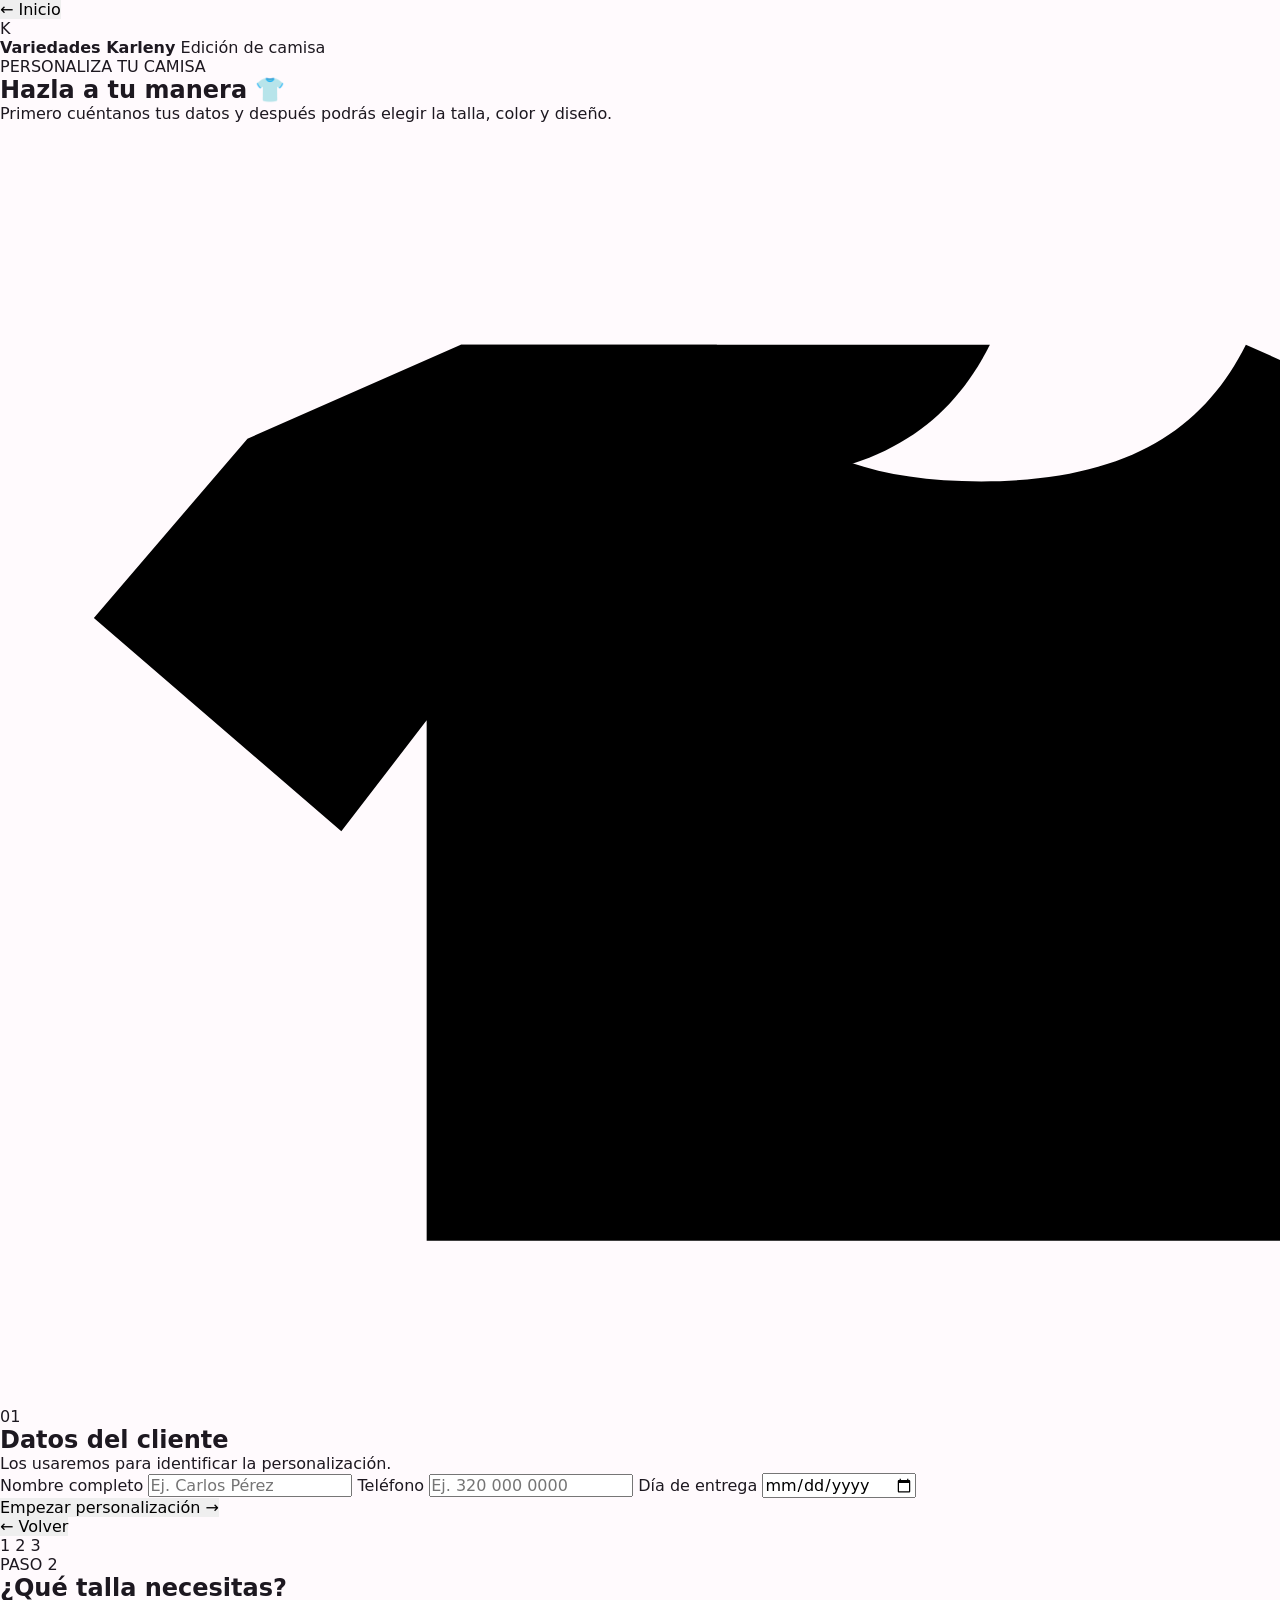
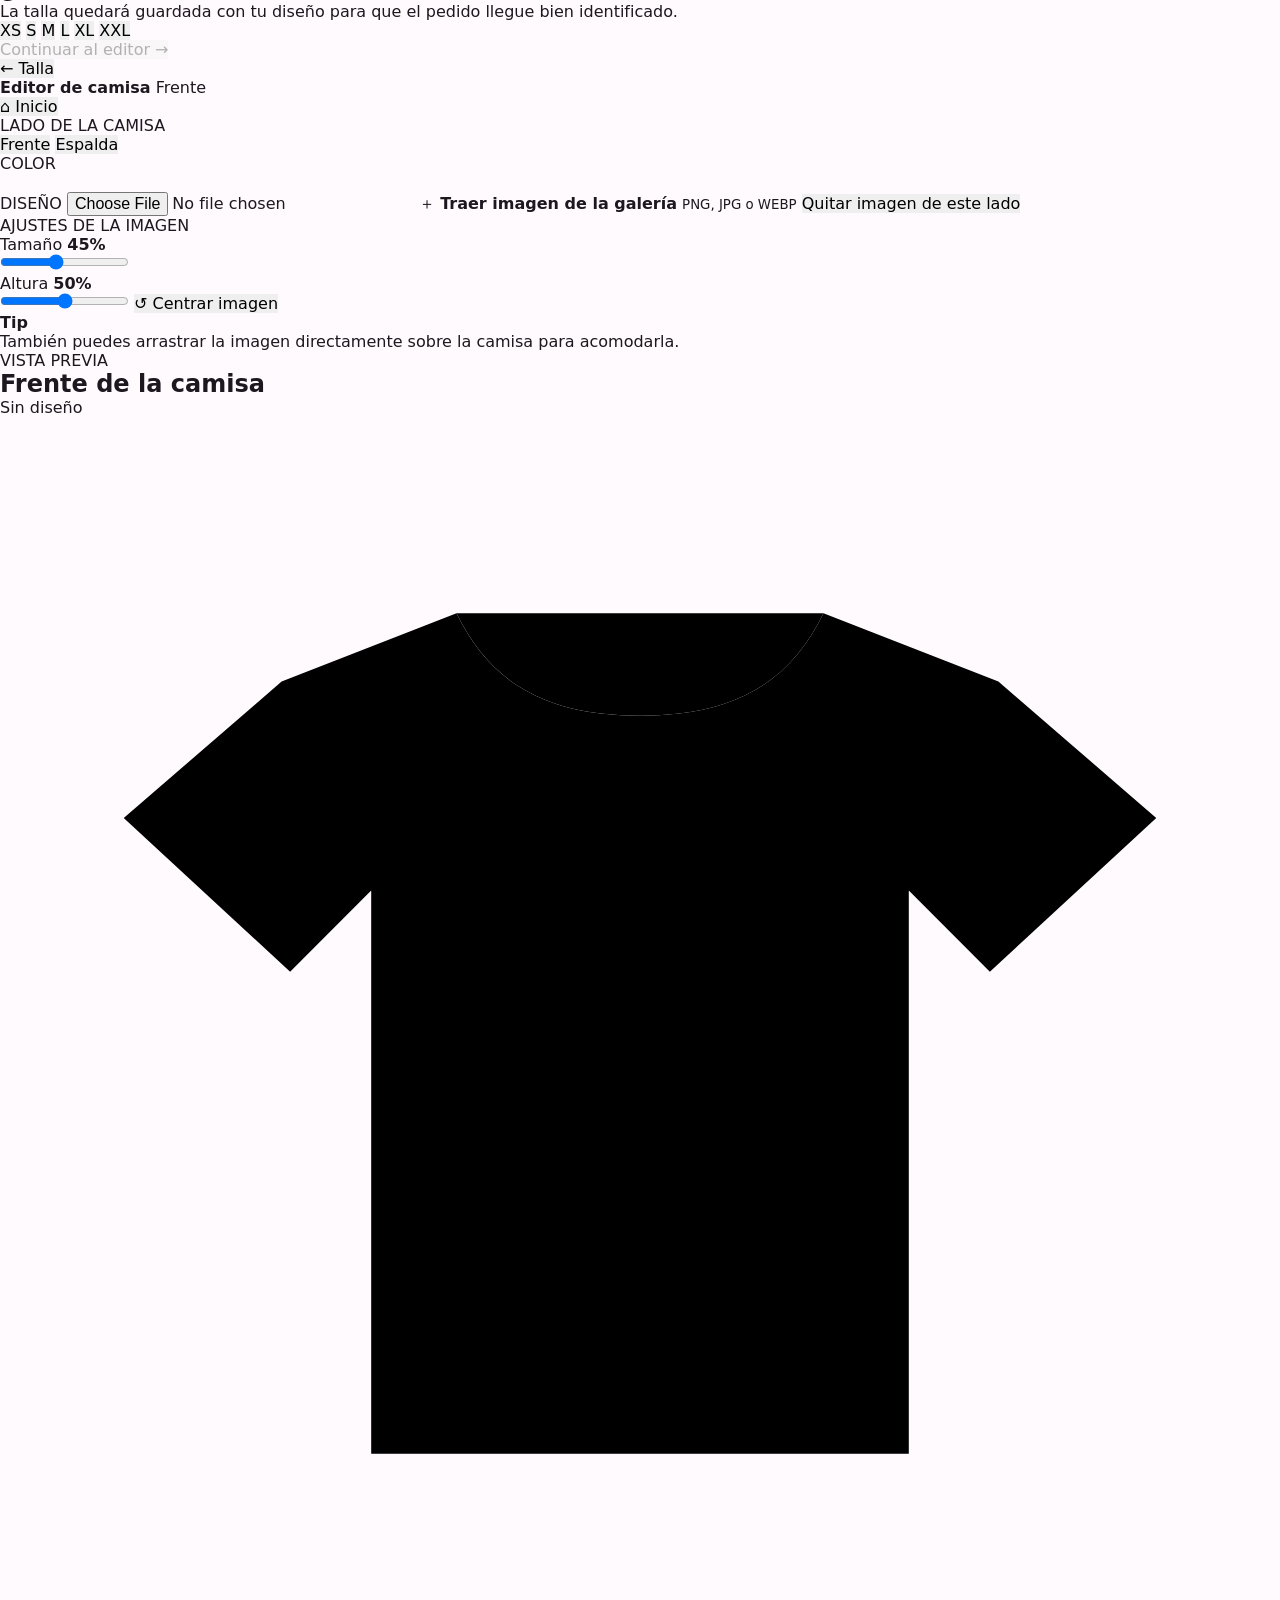
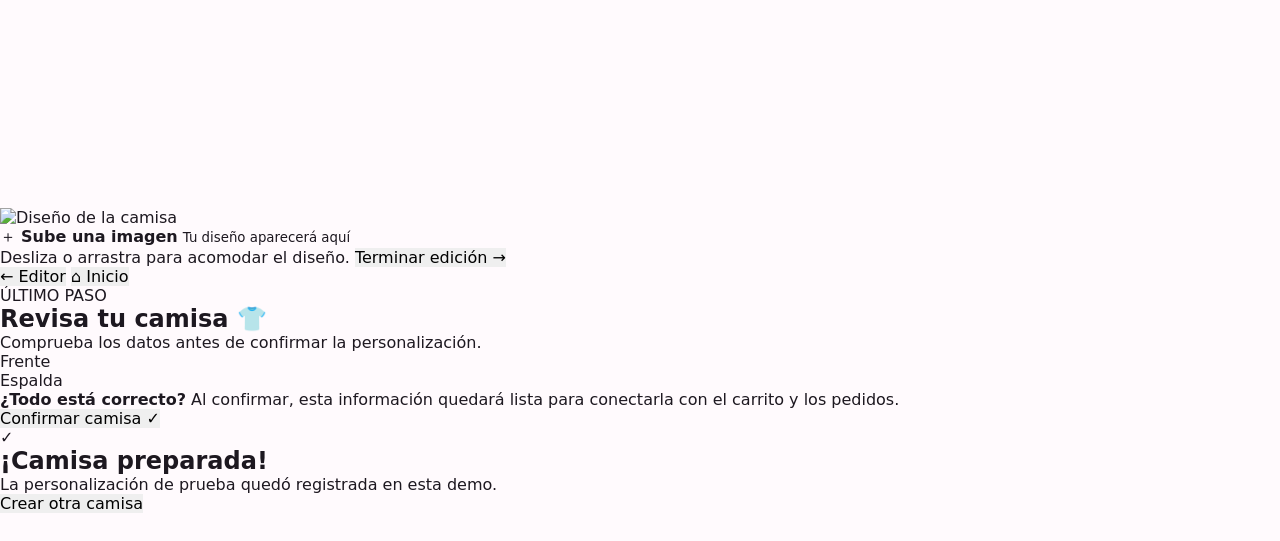
==== camisas.html @ 220f4106 "Add files via upload" ====
<!DOCTYPE html>
<html lang="es">
<head>
  <meta charset="UTF-8">
  <meta name="viewport" content="width=device-width, initial-scale=1.0">
  <meta name="theme-color" content="#ff4fa0">
  <title>Edición de Camisa | Variedades Karleny</title>
  <link rel="stylesheet" href="style.css">
</head>
<body>

  <main class="app-shell">

    <!-- PASO 1 -->
    <section id="pantallaDatos" class="pantalla activa">
      <div class="topbar">
        <button class="btn-secundario" id="btnSalirDatos">← Inicio</button>
        <div class="brand-mini">
          <div class="brand-logo">K</div>
          <div>
            <strong>Variedades Karleny</strong>
            <span>Edición de camisa</span>
          </div>
        </div>
      </div>

      <div class="hero-edicion">
        <div class="hero-copy">
          <span class="etiqueta">PERSONALIZA TU CAMISA</span>
          <h1>Hazla a tu manera 👕</h1>
          <p>Primero cuéntanos tus datos y después podrás elegir la talla, color y diseño.</p>
        </div>
        <div class="hero-shirt">
          <svg viewBox="0 0 300 300" aria-hidden="true">
            <path class="camisa-svg" d="M108 52 58 74 22 116l58 50 20-26v122h200V140l20 26 58-50-36-42-50-22c-10 20-28 32-62 32s-52-12-62-32Z"/>
            <path class="cuello-svg" d="M108 52c10 20 28 32 62 32s52-12 62-32" />
          </svg>
        </div>
      </div>

      <form id="formDatos" class="card-form">
        <div class="section-title">
          <span>01</span>
          <div>
            <h2>Datos del cliente</h2>
            <p>Los usaremos para identificar la personalización.</p>
          </div>
        </div>

        <div class="form-grid">
          <label>
            <span>Nombre completo</span>
            <input id="nombreCliente" type="text" placeholder="Ej. Carlos Pérez" autocomplete="name" required>
          </label>

          <label>
            <span>Teléfono</span>
            <input id="telefonoCliente" type="tel" placeholder="Ej. 320 000 0000" autocomplete="tel" required>
          </label>

          <label class="campo-ancho">
            <span>Día de entrega</span>
            <input id="fechaEntrega" type="date" required>
          </label>
        </div>

        <button class="btn-principal btn-grande" type="submit">
          Empezar personalización →
        </button>
      </form>
    </section>


    <!-- PASO 2 -->
    <section id="pantallaTalla" class="pantalla">
      <div class="topbar">
        <button class="btn-secundario" id="btnVolverDatos">← Volver</button>
        <div class="progreso">
          <span class="activo">1</span>
          <i></i>
          <span class="activo">2</span>
          <i></i>
          <span>3</span>
        </div>
      </div>

      <div class="centrado">
        <span class="etiqueta">PASO 2</span>
        <h1>¿Qué talla necesitas?</h1>
        <p class="subtitulo">La talla quedará guardada con tu diseño para que el pedido llegue bien identificado.</p>

        <div id="tallas" class="tallas-grid">
          <button type="button" class="talla" data-talla="XS">XS</button>
          <button type="button" class="talla" data-talla="S">S</button>
          <button type="button" class="talla" data-talla="M">M</button>
          <button type="button" class="talla" data-talla="L">L</button>
          <button type="button" class="talla" data-talla="XL">XL</button>
          <button type="button" class="talla" data-talla="XXL">XXL</button>
        </div>

        <div class="resumen-datos" id="resumenDatos"></div>

        <button id="btnIrEditor" class="btn-principal btn-grande" disabled>
          Continuar al editor →
        </button>
      </div>
    </section>


    <!-- PASO 3 -->
    <section id="pantallaEditor" class="pantalla pantalla-editor">
      <div class="topbar editor-topbar">
        <button class="btn-secundario" id="btnVolverTalla">← Talla</button>

        <div class="editor-title">
          <strong>Editor de camisa</strong>
          <span id="ladoActualTexto">Frente</span>
        </div>

        <button class="btn-secundario" id="btnInicioEditor">⌂ Inicio</button>
      </div>

      <div class="editor-layout">

        <aside class="panel-control">
          <div class="control-section">
            <span class="control-kicker">LADO DE LA CAMISA</span>
            <div class="lado-switch">
              <button id="btnFrente" class="lado-btn activo">Frente</button>
              <button id="btnEspalda" class="lado-btn">Espalda</button>
            </div>
          </div>

          <div class="control-section">
            <span class="control-kicker">COLOR</span>
            <div class="paleta" id="paletaColores">
              <button class="color-btn" data-color="#ffffff" style="--color:#ffffff" aria-label="Blanco"></button>
              <button class="color-btn" data-color="#f3f4f6" style="--color:#f3f4f6" aria-label="Gris claro"></button>
              <button class="color-btn" data-color="#111111" style="--color:#111111" aria-label="Negro"></button>
              <button class="color-btn" data-color="#ef4444" style="--color:#ef4444" aria-label="Rojo"></button>
              <button class="color-btn" data-color="#f97316" style="--color:#f97316" aria-label="Naranja"></button>
              <button class="color-btn" data-color="#facc15" style="--color:#facc15" aria-label="Amarillo"></button>
              <button class="color-btn" data-color="#16a34a" style="--color:#16a34a" aria-label="Verde"></button>
              <button class="color-btn" data-color="#2563eb" style="--color:#2563eb" aria-label="Azul"></button>
              <button class="color-btn" data-color="#8b5cf6" style="--color:#8b5cf6" aria-label="Morado"></button>
            </div>
          </div>

          <div class="control-section">
            <span class="control-kicker">DISEÑO</span>
            <label class="upload-box">
              <input id="inputImagen" type="file" accept="image/png,image/jpeg,image/webp">
              <span class="upload-icon">＋</span>
              <strong>Traer imagen de la galería</strong>
              <small>PNG, JPG o WEBP</small>
            </label>

            <button id="btnQuitarImagen" class="btn-danger-soft" type="button">
              Quitar imagen de este lado
            </button>
          </div>

          <div class="control-section ajustes">
            <span class="control-kicker">AJUSTES DE LA IMAGEN</span>

            <label class="rango">
              <div>
                <span>Tamaño</span>
                <b id="textoTamano">45%</b>
              </div>
              <input id="rangoTamano" type="range" min="15" max="85" value="45">
            </label>

            <label class="rango">
              <div>
                <span>Altura</span>
                <b id="textoAltura">50%</b>
              </div>
              <input id="rangoAltura" type="range" min="10" max="90" value="50">
            </label>

            <button id="btnCentrarImagen" class="btn-secundario ancho" type="button">
              ↺ Centrar imagen
            </button>
          </div>

          <div class="mini-ayuda">
            <strong>Tip</strong>
            <p>También puedes arrastrar la imagen directamente sobre la camisa para acomodarla.</p>
          </div>
        </aside>

        <section class="zona-canvas">
          <div class="canvas-header">
            <div>
              <span class="etiqueta">VISTA PREVIA</span>
              <h2 id="tituloVista">Frente de la camisa</h2>
            </div>
            <span id="estadoDiseno" class="estado-pill">Sin diseño</span>
          </div>

          <div class="camisa-workspace" id="camisaWorkspace">
            <svg class="camisa-svg-grande" viewBox="0 0 600 650" preserveAspectRatio="xMidYMid meet">
              <path id="camisaCuerpo" class="camisa-cuerpo" d="M214 92 132 124 58 188l78 72 38-38v264h252V222l38 38 78-72-74-64-82-32c-15 31-40 48-86 48s-71-17-86-48Z"/>
              <path class="cuello-linea" d="M214 92c15 31 40 48 86 48s71-17 86-48"/>
              <path class="costura" d="M136 260 136 620M464 260 464 620"/>
            </svg>

            <div id="zonaDiseno" class="zona-diseno">
              <img id="imagenDiseno" class="imagen-diseno" alt="Diseño de la camisa">
              <div id="marcoSeleccion" class="marco-seleccion" aria-hidden="true">
                <span></span><span></span><span></span><span></span>
              </div>
            </div>

            <div id="sinDiseno" class="sin-diseno">
              <span>＋</span>
              <strong>Sube una imagen</strong>
              <small>Tu diseño aparecerá aquí</small>
            </div>
          </div>

          <div class="canvas-footer">
            <span>Desliza o arrastra para acomodar el diseño.</span>
            <button id="btnTerminar" class="btn-principal">Terminar edición →</button>
          </div>
        </section>
      </div>
    </section>


    <!-- PASO 4 -->
    <section id="pantallaResumen" class="pantalla">
      <div class="topbar">
        <button id="btnVolverEditor" class="btn-secundario">← Editor</button>
        <button id="btnInicioResumen" class="btn-secundario">⌂ Inicio</button>
      </div>

      <div class="resumen-page">
        <span class="etiqueta">ÚLTIMO PASO</span>
        <h1>Revisa tu camisa 👕</h1>
        <p class="subtitulo">Comprueba los datos antes de confirmar la personalización.</p>

        <div class="resumen-layout">
          <div class="preview-final">
            <div class="preview-side">
              <span>Frente</span>
              <div class="mini-camisa" id="miniFrente"></div>
            </div>
            <div class="preview-side">
              <span>Espalda</span>
              <div class="mini-camisa" id="miniEspalda"></div>
            </div>
          </div>

          <div class="datos-finales" id="datosFinales"></div>
        </div>

        <div class="confirmar-box">
          <div>
            <strong>¿Todo está correcto?</strong>
            <span>Al confirmar, esta información quedará lista para conectarla con el carrito y los pedidos.</span>
          </div>
          <button id="btnConfirmar" class="btn-principal btn-grande">Confirmar camisa ✓</button>
        </div>

        <div id="confirmacionExitosa" class="confirmacion-exitosa oculto">
          <div class="check-grande">✓</div>
          <h2>¡Camisa preparada!</h2>
          <p>La personalización de prueba quedó registrada en esta demo.</p>
          <div id="codigoDemo" class="codigo-demo"></div>
          <button id="btnReiniciar" class="btn-principal">Crear otra camisa</button>
        </div>
      </div>
    </section>

  </main>

  <div id="toast" class="toast"></div>
  <script src="script.js"></script>
</body>
</html>
---- style.css ----
/* =========================================================
   VARIEDADES KARLENY
   ESTILO PREMIUM — TIENDA + CARRITO + PEDIDOS
========================================================= */


/* =========================================================
   VARIABLES PRINCIPALES
========================================================= */

:root {

  --rosa:
    #ff5c9a;

  --rosa-oscuro:
    #e94583;

  --rosa-muy-oscuro:
    #d92d70;

  --rosa-claro:
    #fff0f6;

  --rosa-suave:
    #fff7fa;

  --rosa-palido:
    #fffafd;

  --rosa-borde:
    rgba(255, 92, 154, .14);

  --rosa-sombra:
    rgba(255, 92, 154, .20);

  --blanco:
    #ffffff;

  --negro:
    #1d1820;

  --negro-suave:
    #29222b;

  --gris:
    #68616a;

  --gris-medio:
    #887d85;

  --gris-claro:
    #ece7eb;

  --gris-muy-claro:
    #f6f1f4;

  --verde:
    #25d366;

  --verde-oscuro:
    #1ea952;

  --verde-claro:
    #edfff4;

  --rojo:
    #ef476f;

  --rojo-claro:
    #fff0f2;

  --azul:
    #5b8def;

  --sombra:
    0 15px 50px
    rgba(46, 28, 38, 0.08);

  --sombra-media:
    0 18px 45px
    rgba(46, 28, 38, 0.10);

  --sombra-fuerte:
    0 25px 70px
    rgba(46, 28, 38, 0.14);

  --sombra-producto:
    0 12px 40px
    rgba(35, 24, 30, .065);

  --radio:
    24px;

  --radio-pequeno:
    13px;

  --transicion:
    .3s cubic-bezier(.2,.8,.2,1);

  --transicion-rapida:
    .2s ease;

}


/* =========================================================
   RESET
========================================================= */

* {

  margin:
    0;

  padding:
    0;

  box-sizing:
    border-box;

}


html {

  scroll-behavior:
    smooth;

}


body {

  font-family:
    Inter,
    ui-sans-serif,
    system-ui,
    -apple-system,
    BlinkMacSystemFont,
    "Segoe UI",
    sans-serif;

  background:
    #fffafd;

  color:
    var(--negro);

  min-height:
    100vh;

  overflow-x:
    hidden;

  -webkit-font-smoothing:
    antialiased;

  text-rendering:
    optimizeLegibility;

}


body.sin-scroll {

  overflow:
    hidden;

}


button,
input,
textarea {

  font:
    inherit;

}


button {

  border:
    none;

  cursor:
    pointer;

  -webkit-tap-highlight-color:
    transparent;

}


button:disabled {

  cursor:
    not-allowed;

}


img {

  max-width:
    100%;

}


::selection {

  background:
    rgba(255, 92, 154, .20);

  color:
    var(--negro);

}


:focus-visible {

  outline:
    3px solid
    rgba(255, 92, 154, .28);

  outline-offset:
    3px;

}


/* =========================================================
   SCROLLBAR GENERAL
========================================================= */

::-webkit-scrollbar {

  width:
    9px;

  height:
    9px;

}


::-webkit-scrollbar-track {

  background:
    #fff7fa;

}


::-webkit-scrollbar-thumb {

  background:
    #ead5df;

  border-radius:
    999px;

  border:
    2px solid
    #fff7fa;

}


::-webkit-scrollbar-thumb:hover {

  background:
    #dcaebe;

}


/* =========================================================
   FONDO GLOW
========================================================= */

.fondo-glow {

  position:
    fixed;

  border-radius:
    50%;

  filter:
    blur(80px);

  opacity:
    .35;

  pointer-events:
    none;

  z-index:
    -5;

}


.fondo-glow-1 {

  width:
    300px;

  height:
    300px;

  background:
    #ffb4d0;

  top:
    8%;

  left:
    -150px;

}


.fondo-glow-2 {

  width:
    350px;

  height:
    350px;

  background:
    #ffd8e7;

  right:
    -180px;

  top:
    45%;

}


.fondo-glow-3 {

  width:
    280px;

  height:
    280px;

  background:
    #ffc3dc;

  left:
    30%;

  bottom:
    -150px;

}



/* =========================================================
   PANTALLA INICIO
========================================================= */

.pantalla-inicio {

  min-height:
    100vh;

  width:
    100%;

  display:
    flex;

  align-items:
    center;

  justify-content:
    center;

  position:
    relative;

  overflow:
    hidden;

  background:
    radial-gradient(
      circle at 50% 30%,
      #ffffff 0,
      #fff7fa 45%,
      #ffeef5 100%
    );

  padding:
    40px 20px 90px;

  transition:
    opacity .35s ease,
    transform .35s ease;

}


.pantalla-inicio.ocultar {

  opacity:
    0;

  transform:
    scale(.98);

}


/* =========================================================
   CONTENIDO INICIO
========================================================= */

.contenido-inicio {

  width:
    min(
      700px,
      100%
    );

  text-align:
    center;

  position:
    relative;

  z-index:
    2;

  animation:
    aparecerInicio
    .8s ease both;

}


@keyframes aparecerInicio {

  from {

    opacity:
      0;

    transform:
      translateY(25px);

  }

  to {

    opacity:
      1;

    transform:
      translateY(0);

  }

}


/* =========================================================
   BADGE
========================================================= */

.badge-bienvenida {

  width:
    fit-content;

  margin:
    0 auto 24px;

  padding:
    9px 16px;

  border-radius:
    999px;

  background:
    rgba(255,255,255,.75);

  border:
    1px solid
    rgba(255,92,154,.15);

  box-shadow:
    0 8px 30px
    rgba(255,92,154,.08);

  color:
    var(--rosa-oscuro);

  font-size:
    12px;

  font-weight:
    800;

  letter-spacing:
    .12em;

  backdrop-filter:
    blur(12px);

}


.badge-punto {

  display:
    inline-block;

  width:
    7px;

  height:
    7px;

  background:
    var(--rosa);

  border-radius:
    50%;

  margin-right:
    6px;

  box-shadow:
    0 0 0 5px
    rgba(255,92,154,.1);

}


/* =========================================================
   ICONO TIENDA
========================================================= */

.icono-tienda {

  width:
    94px;

  height:
    94px;

  margin:
    0 auto 24px;

  border-radius:
    30px;

  display:
    flex;

  align-items:
    center;

  justify-content:
    center;

  font-size:
    43px;

  background:
    linear-gradient(
      145deg,
      #ff78ad,
      #f84991
    );

  color:
    white;

  box-shadow:
    0 20px 45px
    rgba(255,92,154,.28);

  animation:
    flotar
    3s ease-in-out infinite;

}


@keyframes flotar {

  0%,
  100% {

    transform:
      translateY(0);

  }

  50% {

    transform:
      translateY(-7px);

  }

}


/* =========================================================
   TEXTO MINI
========================================================= */

.texto-mini-inicio {

  display:
    block;

  font-size:
    11px;

  font-weight:
    800;

  letter-spacing:
    .22em;

  color:
    #a79ba2;

  margin-bottom:
    11px;

}


/* =========================================================
   TITULO INICIO
========================================================= */

.contenido-inicio h1 {

  font-size:
    clamp(
      46px,
      8vw,
      88px
    );

  line-height:
    .98;

  letter-spacing:
    -.055em;

  font-weight:
    900;

  color:
    var(--negro);

  margin-bottom:
    24px;

}


.contenido-inicio h1 span {

  display:
    block;

  background:
    linear-gradient(
      135deg,
      #ff4f95,
      #e5367f
    );

  -webkit-background-clip:
    text;

  -webkit-text-fill-color:
    transparent;

  background-clip:
    text;

}


/* =========================================================
   PARRAFO INICIO
========================================================= */

.contenido-inicio > p {

  max-width:
    560px;

  margin:
    0 auto;

  color:
    var(--gris);

  font-size:
    17px;

  line-height:
    1.75;

}


/* =========================================================
   BOTONES INICIO
========================================================= */

.botones-inicio {

  display:
    flex;

  justify-content:
    center;

  align-items:
    center;

  gap:
    13px;

  margin-top:
    36px;

}


.boton-principal,
.boton-secundario {

  min-height:
    58px;

  padding:
    0 22px;

  border-radius:
    18px;

  display:
    inline-flex;

  align-items:
    center;

  justify-content:
    center;

  gap:
    10px;

  font-weight:
    800;

  transition:
    var(--transicion);

}


.boton-principal {

  min-width:
    215px;

  color:
    white;

  background:
    linear-gradient(
      135deg,
      var(--rosa),
      var(--rosa-oscuro)
    );

  box-shadow:
    0 15px 30px
    rgba(255,92,154,.24);

}


.boton-principal:hover {

  transform:
    translateY(-4px);

  box-shadow:
    0 20px 38px
    rgba(255,92,154,.32);

}


.flecha-boton {

  transition:
    var(--transicion);

}


.boton-principal:hover
.flecha-boton {

  transform:
    translateX(4px);

}


.boton-secundario {

  background:
    rgba(255,255,255,.78);

  color:
    var(--negro);

  border:
    1px solid
    rgba(32,25,30,.08);

  box-shadow:
    0 10px 25px
    rgba(30,20,26,.05);

}


.boton-secundario:hover {

  transform:
    translateY(-3px);

  border-color:
    rgba(255,92,154,.24);

  box-shadow:
    0 15px 30px
    rgba(30,20,26,.08);

}


/* =========================================================
   DETALLES INICIO
========================================================= */

.detalles-inicio {

  display:
    flex;

  justify-content:
    center;

  align-items:
    center;

  gap:
    25px;

  flex-wrap:
    wrap;

  margin-top:
    38px;

}


.detalle-inicio {

  display:
    flex;

  align-items:
    center;

  gap:
    8px;

  font-size:
    12px;

  color:
    #938992;

}


.detalle-inicio span {

  font-size:
    15px;

}


/* =========================================================
   DECORACIONES
========================================================= */

.decoracion {

  position:
    absolute;

  border-radius:
    50%;

  pointer-events:
    none;

}


.decoracion-1 {

  width:
    300px;

  height:
    300px;

  border:
    1px solid
    rgba(255,92,154,.08);

  top:
    -120px;

  right:
    -80px;

}


.decoracion-2 {

  width:
    180px;

  height:
    180px;

  background:
    rgba(255,92,154,.06);

  left:
    -60px;

  top:
    23%;

}


.decoracion-3 {

  width:
    80px;

  height:
    80px;

  background:
    rgba(255,92,154,.08);

  right:
    13%;

  bottom:
    24%;

}


.decoracion-4 {

  width:
    16px;

  height:
    16px;

  background:
    var(--rosa);

  opacity:
    .22;

  right:
    24%;

  top:
    20%;

}


/* =========================================================
   SCROLL INDICADOR
========================================================= */

.scroll-indicador {

  position:
    absolute;

  bottom:
    24px;

  left:
    50%;

  transform:
    translateX(-50%);

  color:
    #a499a0;

  font-size:
    10px;

  letter-spacing:
    .1em;

  text-transform:
    uppercase;

  display:
    flex;

  flex-direction:
    column;

  align-items:
    center;

  gap:
    10px;

}


.scroll-linea {

  width:
    46px;

  height:
    1px;

  background:
    linear-gradient(
      90deg,
      transparent,
      var(--rosa),
      transparent
    );

}


/* =========================================================
   PANTALLA PRODUCTOS
========================================================= */

.pantalla-productos {

  display:
    none;

  opacity:
    0;

  background:
    #fffafd;

  min-height:
    100vh;

  transition:
    opacity .35s ease;

}


.pantalla-productos.activa {

  opacity:
    1;

}


/* =========================================================
   HEADER
========================================================= */

.barra {

  position:
    sticky;

  top:
    0;

  z-index:
    100;

  height:
    78px;

  display:
    flex;

  align-items:
    center;

  justify-content:
    space-between;

  padding:
    0 28px;

  background:
    rgba(255,255,255,.88);

  border-bottom:
    1px solid
    rgba(30,20,25,.06);

  box-shadow:
    0 7px 28px
    rgba(33,22,28,.035);

  backdrop-filter:
    blur(18px);

}


.barra-izquierda,
.barra-derecha {

  display:
    flex;

  align-items:
    center;

  gap:
    14px;

}


.boton-volver {

  width:
    42px;

  height:
    42px;

  border-radius:
    13px;

  background:
    #fff3f8;

  color:
    var(--rosa-oscuro);

  font-size:
    21px;

  transition:
    var(--transicion);

}


.boton-volver:hover {

  transform:
    translateX(-3px);

  background:
    var(--rosa-claro);

}


/* =========================================================
   LOGO
========================================================= */

.logo {

  display:
    flex;

  align-items:
    center;

  gap:
    10px;

}


.logo-icono {

  width:
    43px;

  height:
    43px;

  display:
    flex;

  align-items:
    center;

  justify-content:
    center;

  border-radius:
    14px;

  background:
    linear-gradient(
      135deg,
      #ff72a9,
      #f34589
    );

  color:
    white;

  box-shadow:
    0 10px 24px
    rgba(255,92,154,.2);

  transition:
    var(--transicion);

}


.logo:hover
.logo-icono {

  transform:
    rotate(-4deg)
    scale(1.04);

}


.logo strong,
.logo span {

  display:
    block;

}


.logo strong {

  font-size:
    14px;

}


.logo > div span {

  font-size:
    12px;

  color:
    var(--rosa-oscuro);

  font-weight:
    700;

}


/* =========================================================
   BOTON CARRITO HEADER
========================================================= */

.boton-carrito {

  min-width:
    50px;

  height:
    44px;

  padding:
    0 10px;

  border-radius:
    14px;

  display:
    flex;

  align-items:
    center;

  justify-content:
    center;

  gap:
    7px;

  background:
    var(--negro);

  color:
    white;

  transition:
    var(--transicion);

}


.boton-carrito:hover {

  transform:
    translateY(-2px);

  box-shadow:
    0 10px 25px
    rgba(0,0,0,.14);

}


.boton-carrito:active {

  transform:
    scale(.96);

}


.contador-carrito {

  min-width:
    20px;

  height:
    20px;

  padding:
    0 5px;

  display:
    flex;

  align-items:
    center;

  justify-content:
    center;

  border-radius:
    999px;

  background:
    var(--rosa);

  font-size:
    10px;

  font-weight:
    900;

}


/* =========================================================
   ESTADO ADMIN MINI
========================================================= */

.estado-mini-admin {

  align-items:
    center;

  gap:
    6px;

  color:
    #514851;

  font-size:
    11px;

  font-weight:
    800;

  padding:
    7px 11px;

  border-radius:
    999px;

  background:
    #f7f5f6;

  border:
    1px solid
    rgba(30,20,25,.05);

}


.estado-punto {

  width:
    7px;

  height:
    7px;

  border-radius:
    50%;

  background:
    #31c779;

  box-shadow:
    0 0 0 4px
    rgba(49,199,121,.12);

}


/* =========================================================
   ADMIN
========================================================= */

.panel-admin {

  width:
    min(
      1180px,
      calc(100% - 32px)
    );

  margin:
    30px auto 0;

  border-radius:
    28px;

  background:
    linear-gradient(
      135deg,
      #ffffff,
      #fff7fa
    );

  border:
    1px solid
    rgba(255,92,154,.14);

  box-shadow:
    var(--sombra-fuerte);

  overflow:
    hidden;

  animation:
    adminEntrar .45s ease both;

}


@keyframes adminEntrar {

  from {

    opacity:
      0;

    transform:
      translateY(-10px);

  }

  to {

    opacity:
      1;

    transform:
      translateY(0);

  }

}


/* =========================================================
   CABECERA ADMIN
========================================================= */

.admin-cabecera {

  padding:
    23px 25px;

  display:
    flex;

  align-items:
    center;

  justify-content:
    space-between;

  gap:
    20px;

  border-bottom:
    1px solid
    rgba(255,92,154,.08);

}


.admin-titulo {

  display:
    flex;

  align-items:
    center;

  gap:
    13px;

}


.admin-icono {

  width:
    48px;

  height:
    48px;

  border-radius:
    15px;

  display:
    flex;

  align-items:
    center;

  justify-content:
    center;

  background:
    #fff0f6;

  font-size:
    22px;

}


.admin-etiqueta {

  font-size:
    9px;

  letter-spacing:
    .15em;

  font-weight:
    900;

  color:
    var(--rosa-oscuro);

}


.admin-titulo h2 {

  margin:
    3px 0;

  font-size:
    20px;

}


.admin-titulo p {

  color:
    var(--gris);

  font-size:
    12px;

}


/* =========================================================
   ACCIONES ADMIN
========================================================= */

.admin-acciones {

  display:
    flex;

  align-items:
    center;

  justify-content:
    flex-end;

  gap:
    9px;

  flex-wrap:
    wrap;

}


/* =========================================================
   BOTON PEDIDOS ADMIN
========================================================= */

.boton-pedidos-admin {

  display:
    inline-flex;

  align-items:
    center;

  justify-content:
    center;

  gap:
    7px;

  min-height:
    42px;

  padding:
    0 13px;

  border-radius:
    13px;

  background:
    var(--negro);

  color:
    white;

  font-size:
    11px;

  font-weight:
    900;

  box-shadow:
    0 8px 20px
    rgba(29,24,32,.10);

  transition:
    var(--transicion);

}


.boton-pedidos-admin:hover {

  transform:
    translateY(-2px);

  box-shadow:
    0 13px 27px
    rgba(29,24,32,.15);

}


.boton-pedidos-admin:active {

  transform:
    scale(.97);

}


.contador-pedidos-admin {

  min-width:
    21px;

  height:
    21px;

  padding:
    0 6px;

  display:
    inline-flex;

  align-items:
    center;

  justify-content:
    center;

  border-radius:
    999px;

  background:
    var(--rosa);

  color:
    white;

  font-size:
    10px;

  font-weight:
    900;

}


/* =========================================================
   BOTON AVISOS ADMIN
========================================================= */

.boton-notificaciones-admin {

  display:
    inline-flex;

  align-items:
    center;

  justify-content:
    center;

  gap:
    7px;

  min-height:
    42px;

  padding:
    0 13px;

  border-radius:
    13px;

  background:
    #fff0f6;

  color:
    var(--rosa-oscuro);

  border:
    1px solid
    rgba(255,92,154,.14);

  font-size:
    11px;

  font-weight:
    900;

  transition:
    var(--transicion);

}


.boton-notificaciones-admin:hover {

  transform:
    translateY(-2px);

  background:
    #ffe5ef;

  box-shadow:
    0 10px 24px
    rgba(255,92,154,.10);

}


/* =========================================================
   CERRAR SESION
========================================================= */

.boton-cerrar-sesion {

  display:
    inline-flex;

  align-items:
    center;

  justify-content:
    center;

  gap:
    7px;

  padding:
    11px 15px;

  border-radius:
    13px;

  background:
    white;

  border:
    1px solid
    rgba(31,24,28,.08);

  color:
    #5c535a;

  font-size:
    12px;

  font-weight:
    700;

  transition:
    var(--transicion);

}


.boton-cerrar-sesion:hover {

  border-color:
    rgba(255,92,154,.25);

  color:
    var(--rosa-oscuro);

  transform:
    translateY(-2px);

}


/* =========================================================
   FORMULARIO ADMIN
========================================================= */

.admin-formulario {

  padding:
    25px;

  display:
    grid;

  grid-template-columns:
    repeat(
      2,
      1fr
    );

  gap:
    17px;

}


.campo-admin {

  display:
    flex;

  flex-direction:
    column;

  gap:
    8px;

}


.campo-admin label {

  font-size:
    12px;

  font-weight:
    800;

  color:
    #4f4750;

}


.campo-admin input,
.campo-admin textarea {

  width:
    100%;

  border:
    1px solid
    #eee8ec;

  background:
    white;

  outline:
    none;

  border-radius:
    15px;

  padding:
    13px 14px;

  color:
    var(--negro);

  transition:
    var(--transicion);

}


.campo-admin input:hover,
.campo-admin textarea:hover {

  border-color:
    rgba(255,92,154,.20);

}


.campo-admin input:focus,
.campo-admin textarea:focus {

  border-color:
    rgba(255,92,154,.48);

  box-shadow:
    0 0 0 4px
    rgba(255,92,154,.08);

}


.campo-admin textarea {

  resize:
    vertical;

  min-height:
    107px;

}


/* =========================================================
   FOTO ADMIN
========================================================= */

.campo-foto-admin {

  grid-column:
    span 2;

}


.selector-foto {

  position:
    relative;

  min-height:
    135px;

  border:
    1px dashed
    rgba(255,92,154,.35);

  border-radius:
    18px;

  background:
    #fffafd;

  overflow:
    hidden;

  transition:
    var(--transicion);

}


.selector-foto:hover {

  border-color:
    rgba(255,92,154,.55);

  background:
    #fff8fb;

}


.selector-foto input {

  position:
    absolute;

  inset:
    0;

  opacity:
    0;

  cursor:
    pointer;

  z-index:
    2;

}


.selector-foto-texto {

  min-height:
    135px;

  display:
    flex;

  flex-direction:
    column;

  justify-content:
    center;

  align-items:
    center;

  gap:
    5px;

  color:
    #6f656d;

}


.selector-foto-icono {

  font-size:
    27px;

}


.selector-foto-texto strong {

  font-size:
    13px;

}


.selector-foto-texto small {

  color:
    #aaa0a7;

  font-size:
    10px;

}


/* =========================================================
   PREVISUALIZACION
========================================================= */

.vista-previa {

  display:
    none;

  margin-top:
    12px;

  width:
    100%;

  min-height:
    180px;

  border-radius:
    17px;

  overflow:
    hidden;

  background:
    #faf7f9;

  border:
    1px solid
    rgba(30,20,25,.05);

}


.vista-previa.visible {

  display:
    block;

  animation:
    aparecerPreview
    .3s ease both;

}


@keyframes aparecerPreview {

  from {

    opacity:
      0;

    transform:
      translateY(8px);

  }

  to {

    opacity:
      1;

    transform:
      translateY(0);

  }

}


.vista-previa img {

  width:
    100%;

  height:
    230px;

  object-fit:
    contain;

  display:
    block;

}


/* =========================================================
   PRECIO ADMIN
========================================================= */

.input-precio {

  position:
    relative;

}


.input-precio span {

  position:
    absolute;

  left:
    14px;

  top:
    50%;

  transform:
    translateY(-50%);

  color:
    #999098;

  font-weight:
    800;

  z-index:
    1;

}


.input-precio input {

  padding-left:
    31px;

}


/* =========================================================
   PUBLICAR
========================================================= */

.boton-publicar {

  grid-column:
    span 2;

  min-height:
    55px;

  border-radius:
    16px;

  color:
    white;

  background:
    linear-gradient(
      135deg,
      var(--rosa),
      var(--rosa-oscuro)
    );

  font-weight:
    900;

  box-shadow:
    0 14px 27px
    rgba(255,92,154,.20);

  transition:
    var(--transicion);

}


.boton-publicar:hover:not(:disabled) {

  transform:
    translateY(-3px);

  box-shadow:
    0 18px 33px
    rgba(255,92,154,.27);

}


.boton-publicar:active:not(:disabled) {

  transform:
    translateY(0)
    scale(.99);

}


.boton-publicar:disabled {

  opacity:
    .75;

  cursor:
    wait;

}



/* =========================================================
   TIENDA
========================================================= */

.seccion-productos {

  width:
    min(
      1180px,
      calc(100% - 32px)
    );

  margin:
    65px auto 0;

}


.encabezado-productos {

  display:
    flex;

  justify-content:
    space-between;

  align-items:
    end;

  gap:
    20px;

  margin-bottom:
    24px;

}


.mini-titulo {

  color:
    var(--rosa-oscuro);

  font-weight:
    900;

  font-size:
    10px;

  letter-spacing:
    .18em;

}


.encabezado-texto h2 {

  font-size:
    clamp(
      31px,
      5vw,
      47px
    );

  line-height:
    1.05;

  letter-spacing:
    -.04em;

  margin-top:
    7px;

}


.encabezado-texto h2 span {

  color:
    var(--rosa);

}


.encabezado-texto p {

  color:
    var(--gris);

  margin-top:
    10px;

  font-size:
    14px;

}


/* =========================================================
   BOTON FILTROS
========================================================= */

.boton-filtros {

  min-height:
    48px;

  padding:
    0 16px;

  display:
    inline-flex;

  align-items:
    center;

  gap:
    8px;

  border-radius:
    14px;

  background:
    white;

  border:
    1px solid
    #eee8ec;

  color:
    #403840;

  font-weight:
    800;

  box-shadow:
    0 7px 22px
    rgba(30,20,26,.04);

  transition:
    var(--transicion);

}


.boton-filtros:hover {

  border-color:
    rgba(255,92,154,.3);

  transform:
    translateY(-2px);

  box-shadow:
    0 12px 25px
    rgba(30,20,26,.07);

}


.icono-filtros {

  transition:
    transform .3s ease;

}


.icono-filtros.abierto {

  transform:
    rotate(180deg);

}


/* =========================================================
   PANEL FILTROS
========================================================= */

.panel-filtros {

  max-height:
    0;

  overflow:
    hidden;

  opacity:
    0;

  transform:
    translateY(-10px);

  transition:
    max-height .4s ease,
    opacity .3s ease,
    transform .3s ease,
    margin .3s ease;

}


.panel-filtros.mostrar {

  max-height:
    420px;

  opacity:
    1;

  transform:
    translateY(0);

  margin-bottom:
    25px;

}


.panel-filtros {

  padding:
    0 1px;

}


.panel-filtros.mostrar {

  padding:
    20px;

  border:
    1px solid
    rgba(255,92,154,.1);

  border-radius:
    22px;

  background:
    rgba(255,255,255,.8);

  box-shadow:
    var(--sombra);

  backdrop-filter:
    blur(16px);

}


/* =========================================================
   BUSCADOR
========================================================= */

.campo-busqueda {

  display:
    flex;

  flex-direction:
    column;

  gap:
    8px;

}


.campo-busqueda label {

  font-size:
    11px;

  font-weight:
    900;

  color:
    #514851;

}


.busqueda-input {

  position:
    relative;

  display:
    flex;

  align-items:
    center;

}


.busqueda-input > span {

  position:
    absolute;

  left:
    14px;

  color:
    #9b9198;

  z-index:
    2;

}


.busqueda-input input {

  width:
    100%;

  height:
    48px;

  padding:
    0 42px;

  border:
    1px solid
    #eee6eb;

  outline:
    none;

  border-radius:
    14px;

  background:
    white;

  transition:
    var(--transicion-rapida);

}


.busqueda-input input:hover {

  border-color:
    rgba(255,92,154,.18);

}


.busqueda-input input:focus {

  border-color:
    rgba(255,92,154,.35);

  box-shadow:
    0 0 0 4px
    rgba(255,92,154,.06);

}


.limpiar-busqueda {

  position:
    absolute;

  right:
    7px;

  width:
    34px;

  height:
    34px;

  border-radius:
    10px;

  background:
    #f7f3f5;

  color:
    #8f858c;

  transition:
    var(--transicion-rapida);

}


.limpiar-busqueda:hover {

  background:
    #ffe9f1;

  color:
    var(--rosa-oscuro);

}


/* =========================================================
   FILTRO DE PRECIO
========================================================= */

.filtro-precio {

  margin-top:
    18px;

}


.encabezado-precio {

  display:
    flex;

  justify-content:
    space-between;

  align-items:
    center;

  gap:
    15px;

}


.titulo-filtro-precio {

  display:
    block;

  font-size:
    12px;

  font-weight:
    900;

}


.encabezado-precio small {

  display:
    block;

  margin-top:
    4px;

  font-size:
    10px;

  color:
    #a0969d;

}


.encabezado-precio strong {

  padding:
    7px 11px;

  border-radius:
    10px;

  background:
    #fff0f6;

  color:
    var(--rosa-oscuro);

  font-size:
    12px;

}


.linea-precio {

  display:
    grid;

  grid-template-columns:
    42px 1fr 70px;

  align-items:
    center;

  gap:
    12px;

  margin-top:
    16px;

  color:
    #887d85;

  font-size:
    11px;

}


.linea-precio span:last-child {

  text-align:
    right;

}


.linea-precio input {

  width:
    100%;

  appearance:
    none;

  height:
    5px;

  background:
    linear-gradient(
      90deg,
      var(--rosa),
      #ffd6e5
    );

  border-radius:
    999px;

  outline:
    none;

}


.linea-precio input::-webkit-slider-thumb {

  appearance:
    none;

  width:
    22px;

  height:
    22px;

  border-radius:
    50%;

  background:
    white;

  border:
    5px solid
    var(--rosa);

  box-shadow:
    0 5px 18px
    rgba(255,92,154,.25);

  cursor:
    pointer;

}


.linea-precio input::-moz-range-thumb {

  width:
    15px;

  height:
    15px;

  border-radius:
    50%;

  background:
    white;

  border:
    5px solid
    var(--rosa);

  cursor:
    pointer;

}


.boton-limpiar-filtros {

  margin-top:
    17px;

  background:
    transparent;

  color:
    var(--rosa-oscuro);

  font-size:
    11px;

  font-weight:
    900;

  transition:
    var(--transicion-rapida);

}


.boton-limpiar-filtros:hover {

  transform:
    translateX(3px);

  color:
    var(--rosa-muy-oscuro);

}


/* =========================================================
   RESULTADOS
========================================================= */

.contador-resultados {

  color:
    #a0979e;

  font-size:
    11px;

  margin-bottom:
    15px;

}



/* =========================================================
   GRID PRODUCTOS
========================================================= */

.contenedor-productos {

  min-height:
    300px;

}


.productos-dinamicos {

  display:
    grid;

  grid-template-columns:
    repeat(
      4,
      minmax(
        0,
        1fr
      )
    );

  gap:
    20px;

}


/* =========================================================
   TARJETAS
========================================================= */

.producto {

  background:
    white;

  border:
    1px solid
    rgba(27,20,25,.06);

  border-radius:
    23px;

  overflow:
    hidden;

  box-shadow:
    var(--sombra-producto);

  transition:
    transform .35s cubic-bezier(.2,.8,.2,1),
    box-shadow .35s ease,
    border-color .35s ease;

  position:
    relative;

}


.producto::before {

  content:
    "";

  position:
    absolute;

  inset:
    0;

  pointer-events:
    none;

  border-radius:
    inherit;

  border:
    1px solid
    transparent;

  transition:
    var(--transicion);

}


.producto:hover {

  transform:
    translateY(-7px);

  box-shadow:
    0 22px 45px
    rgba(35,24,30,.10);

  border-color:
    rgba(255,92,154,.13);

}


.producto:hover::before {

  border-color:
    rgba(255,92,154,.10);

}


/* =========================================================
   ANIMACION TARJETAS
========================================================= */

.tarjeta-entrada {

  opacity:
    0;

  animation:
    tarjetaEntrar
    .55s ease forwards;

  animation-delay:
    var(--delay);

}


@keyframes tarjetaEntrar {

  from {

    opacity:
      0;

    transform:
      translateY(18px);

  }

  to {

    opacity:
      1;

    transform:
      translateY(0);

  }

}


/* =========================================================
   FOTO PRODUCTO
========================================================= */

.imagen-producto {

  position:
    relative;

  height:
    275px;

  background:
    linear-gradient(
      145deg,
      #fff8fb,
      #f9f6f8
    );

  overflow:
    hidden;

  display:
    flex;

  align-items:
    center;

  justify-content:
    center;

}


.imagen-producto::after {

  content:
    "";

  position:
    absolute;

  inset:
    0;

  pointer-events:
    none;

  background:
    linear-gradient(
      180deg,
      rgba(255,255,255,.05),
      transparent 40%,
      rgba(255,255,255,.08)
    );

}


.imagen-producto img {

  width:
    100%;

  height:
    100%;

  object-fit:
    contain;

  padding:
    13px;

  cursor:
    zoom-in;

  transition:
    transform .45s
    cubic-bezier(.2,.8,.2,1),
    filter .3s ease;

}


.producto:hover
.imagen-producto img {

  transform:
    scale(1.035);

}


.etiqueta-producto {

  position:
    absolute;

  top:
    13px;

  left:
    13px;

  z-index:
    3;

  padding:
    6px 9px;

  border-radius:
    999px;

  background:
    rgba(255,255,255,.94);

  color:
    var(--rosa-oscuro);

  font-size:
    9px;

  font-weight:
    900;

  box-shadow:
    0 7px 19px
    rgba(30,20,26,.07);

  backdrop-filter:
    blur(10px);

}


.imagen-error {

  color:
    #bbb0b7;

  font-size:
    38px;

}


/* =========================================================
   INFORMACION PRODUCTO
========================================================= */

.informacion-producto {

  padding:
    17px;

}


.informacion-producto h3 {

  font-size:
    17px;

  margin-bottom:
    7px;

  letter-spacing:
    -.02em;

}


.descripcion-producto {

  color:
    #867c83;

  font-size:
    11px;

  line-height:
    1.5;

  min-height:
    33px;

}


.precio {

  margin:
    13px 0;

  font-weight:
    900;

  font-size:
    22px;

  color:
    var(--negro);

}


/* =========================================================
   BOTON AGREGAR
========================================================= */

.boton-agregar {

  width:
    100%;

  min-height:
    45px;

  display:
    flex;

  align-items:
    center;

  justify-content:
    center;

  gap:
    7px;

  border-radius:
    13px;

  background:
    var(--negro);

  color:
    white;

  font-size:
    11px;

  font-weight:
    900;

  transition:
    var(--transicion);

}


.boton-agregar:hover {

  background:
    linear-gradient(
      135deg,
      var(--rosa),
      var(--rosa-oscuro)
    );

  transform:
    translateY(-2px);

  box-shadow:
    0 9px 19px
    rgba(255,92,154,.17);

}


.boton-agregar:active {

  transform:
    scale(.98);

}


/* =========================================================
   BORRAR PRODUCTO
========================================================= */

.boton-eliminar-producto {

  width:
    100%;

  min-height:
    41px;

  display:
    flex;

  align-items:
    center;

  justify-content:
    center;

  gap:
    7px;

  margin-top:
    8px;

  border-radius:
    12px;

  background:
    #fff0f2;

  color:
    #dd355c;

  border:
    1px solid
    rgba(221,53,92,.1);

  font-size:
    10px;

  font-weight:
    900;

  transition:
    var(--transicion);

}


.boton-eliminar-producto:hover {

  background:
    #ffe1e7;

  transform:
    translateY(-2px);

  box-shadow:
    0 8px 20px
    rgba(221,53,92,.08);

}


/* =========================================================
   SIN RESULTADOS
========================================================= */

.sin-resultados {

  text-align:
    center;

  padding:
    70px 20px;

}


.icono-sin-resultados {

  width:
    70px;

  height:
    70px;

  margin:
    0 auto 15px;

  border-radius:
    22px;

  display:
    flex;

  align-items:
    center;

  justify-content:
    center;

  background:
    #fff1f6;

  font-size:
    28px;

}


.sin-resultados h3 {

  margin-bottom:
    8px;

}


.sin-resultados p {

  color:
    var(--gris);

  font-size:
    13px;

}


.sin-resultados button {

  margin-top:
    17px;

  padding:
    11px 16px;

  border-radius:
    12px;

  background:
    var(--negro);

  color:
    white;

  font-size:
    11px;

  font-weight:
    800;

  transition:
    var(--transicion);

}


.sin-resultados button:hover {

  transform:
    translateY(-2px);

}


/* =========================================================
   CARGANDO
========================================================= */

.cargando-productos {

  grid-column:
    1 / -1;

  min-height:
    280px;

  display:
    flex;

  flex-direction:
    column;

  align-items:
    center;

  justify-content:
    center;

  gap:
    14px;

  color:
    #93878f;

}


.spinner-grande {

  width:
    38px;

  height:
    38px;

  border-radius:
    50%;

  border:
    4px solid
    #ffe1eb;

  border-top-color:
    var(--rosa);

  animation:
    girar
    1s linear infinite;

}


.spinner {

  display:
    inline-block;

  width:
    15px;

  height:
    15px;

  border:
    2px solid
    rgba(255,255,255,.35);

  border-top-color:
    white;

  border-radius:
    50%;

  animation:
    girar
    .7s linear infinite;

}


@keyframes girar {

  to {

    transform:
      rotate(360deg);

  }

}


/* =========================================================
   ERROR PRODUCTOS
========================================================= */

.error-productos {

  grid-column:
    1 / -1;

  text-align:
    center;

  padding:
    55px 20px;

}


.error-productos > div {

  font-size:
    35px;

}


.error-productos h3 {

  margin:
    10px 0 6px;

}


.error-productos p {

  color:
    var(--gris);

  font-size:
    13px;

}


.error-productos button {

  margin-top:
    14px;

  padding:
    10px 15px;

  border-radius:
    12px;

  background:
    var(--negro);

  color:
    white;

}



/* =========================================================
   FOOTER
========================================================= */

.footer {

  margin-top:
    85px;

  border-top:
    1px solid
    rgba(30,20,25,.06);

  padding:
    28px 0 35px;

}


.footer-contenido {

  width:
    min(
      1180px,
      calc(100% - 32px)
    );

  margin:
    auto;

  display:
    flex;

  align-items:
    center;

  justify-content:
    space-between;

  gap:
    20px;

}


.footer-marca {

  display:
    flex;

  align-items:
    center;

  gap:
    10px;

}


.footer-logo {

  width:
    39px;

  height:
    39px;

  display:
    flex;

  align-items:
    center;

  justify-content:
    center;

  border-radius:
    12px;

  background:
    #fff0f6;

}


.footer-marca strong {

  display:
    block;

  font-size:
    12px;

}


.footer-marca p {

  color:
    #968b92;

  font-size:
    10px;

  margin-top:
    3px;

}


.footer-derecha {

  display:
    flex;

  gap:
    15px;

  color:
    #9f959c;

  font-size:
    10px;

}



/* =========================================================
   MODALES
========================================================= */

.modal {

  position:
    fixed;

  inset:
    0;

  z-index:
    1000;

  display:
    flex;

  align-items:
    center;

  justify-content:
    center;

  padding:
    20px;

  background:
    rgba(25,18,23,.45);

  backdrop-filter:
    blur(8px);

  opacity:
    0;

  visibility:
    hidden;

  transition:
    opacity .25s ease,
    visibility .25s ease;

}


.modal.mostrar {

  opacity:
    1;

  visibility:
    visible;

}


.modal-contenido {

  width:
    min(
      430px,
      100%
    );

  background:
    white;

  border-radius:
    28px;

  padding:
    30px;

  box-shadow:
    0 30px 80px
    rgba(24,17,21,.22);

  transform:
    translateY(18px)
    scale(.97);

  transition:
    transform .3s
    cubic-bezier(.2,.8,.2,1);

  position:
    relative;

}


.modal.mostrar
.modal-contenido {

  transform:
    translateY(0)
    scale(1);

}


/* =========================================================
   CERRAR MODAL
========================================================= */

.cerrar-modal {

  position:
    absolute;

  right:
    17px;

  top:
    17px;

  width:
    36px;

  height:
    36px;

  border-radius:
    11px;

  background:
    #f7f3f5;

  color:
    #80767d;

  font-size:
    21px;

  transition:
    var(--transicion-rapida);

}


.cerrar-modal:hover {

  background:
    #ffeaf1;

  color:
    var(--rosa-oscuro);

  transform:
    rotate(4deg);

}


/* =========================================================
   LOGIN MODAL
========================================================= */

.icono-login {

  width:
    62px;

  height:
    62px;

  display:
    flex;

  align-items:
    center;

  justify-content:
    center;

  border-radius:
    19px;

  background:
    #fff0f6;

  font-size:
    27px;

  margin-bottom:
    15px;

}


.modal-etiqueta {

  font-size:
    9px;

  font-weight:
    900;

  letter-spacing:
    .16em;

  color:
    var(--rosa-oscuro);

}


.modal-contenido h2 {

  margin:
    5px 0 7px;

  font-size:
    28px;

  letter-spacing:
    -.04em;

}


.modal-contenido > p {

  color:
    var(--gris);

  font-size:
    12px;

  line-height:
    1.5;

}


.campo-login {

  display:
    flex;

  flex-direction:
    column;

  gap:
    7px;

  margin-top:
    17px;

}


.campo-login label {

  font-size:
    11px;

  font-weight:
    900;

  color:
    #514851;

}


.campo-login input {

  height:
    48px;

  padding:
    0 14px;

  border-radius:
    14px;

  border:
    1px solid
    #eee7eb;

  outline:
    none;

  transition:
    var(--transicion-rapida);

}


.campo-login input:hover {

  border-color:
    rgba(255,92,154,.18);

}


.campo-login input:focus {

  border-color:
    rgba(255,92,154,.4);

  box-shadow:
    0 0 0 4px
    rgba(255,92,154,.07);

}


.boton-login {

  width:
    100%;

  height:
    52px;

  margin-top:
    20px;

  border-radius:
    14px;

  background:
    linear-gradient(
      135deg,
      var(--rosa),
      var(--rosa-oscuro)
    );

  color:
    white;

  font-weight:
    900;

  box-shadow:
    0 12px 25px
    rgba(255,92,154,.21);

  transition:
    var(--transicion);

}


.boton-login:hover {

  transform:
    translateY(-2px);

  box-shadow:
    0 16px 30px
    rgba(255,92,154,.28);

}


.boton-login span {

  margin-left:
    5px;

}


.mensaje-login {

  margin-top:
    13px;

  text-align:
    center;

  color:
    var(--rosa-oscuro)
    !important;

}



/* =========================================================
   CARRITO — MODAL PREMIUM
========================================================= */

.modal-carrito {

  width:
    min(
      500px,
      100%
    );

  overflow:
    hidden;

}


/* =========================================================
   ENCABEZADO CARRITO
========================================================= */

.encabezado-carrito {

  display:
    flex;

  align-items:
    center;

  gap:
    12px;

  margin-bottom:
    20px;

}


.icono-carrito-modal {

  width:
    55px;

  height:
    55px;

  display:
    flex;

  align-items:
    center;

  justify-content:
    center;

  border-radius:
    17px;

  background:
    linear-gradient(
      145deg,
      #fff0f6,
      #ffe4ef
    );

  font-size:
    24px;

  box-shadow:
    0 8px 22px
    rgba(255,92,154,.10);

}


/* =========================================================
   LISTA CARRITO
========================================================= */

.lista-carrito {

  max-height:
    370px;

  overflow-y:
    auto;

  padding-right:
    3px;

}


/* =========================================================
   SCROLL CARRITO
========================================================= */

.lista-carrito::-webkit-scrollbar {

  width:
    5px;

}


.lista-carrito::-webkit-scrollbar-track {

  background:
    transparent;

}


.lista-carrito::-webkit-scrollbar-thumb {

  background:
    #eadfe5;

  border-radius:
    999px;

}


/* =========================================================
   ITEM CARRITO
========================================================= */

.item-carrito {

  display:
    flex;

  align-items:
    center;

  justify-content:
    space-between;

  gap:
    14px;

  padding:
    13px 0;

  border-bottom:
    1px solid
    #f1ebee;

  transition:
    background .2s ease;

}


.item-carrito:last-child {

  border-bottom:
    none;

}


.item-carrito:hover {

  background:
    linear-gradient(
      90deg,
      transparent,
      rgba(255,92,154,.025),
      transparent
    );

}


/* =========================================================
   INFORMACION ITEM
========================================================= */

.info-item-carrito {

  min-width:
    0;

  flex:
    1;

}


.info-item-carrito strong {

  display:
    block;

  font-size:
    12px;

  white-space:
    nowrap;

  overflow:
    hidden;

  text-overflow:
    ellipsis;

}


.info-item-carrito span {

  display:
    block;

  margin-top:
    4px;

  font-size:
    10px;

  color:
    #978c93;

}


/* =========================================================
   CONTROLES CARRITO
========================================================= */

.controles-carrito {

  display:
    flex;

  align-items:
    center;

  gap:
    5px;

}


.controles-carrito button,
.controles-carrito > span {

  width:
    31px;

  height:
    31px;

  display:
    flex;

  align-items:
    center;

  justify-content:
    center;

  border-radius:
    9px;

}


.controles-carrito button {

  background:
    #f8f4f6;

  transition:
    var(--transicion-rapida);

}


.controles-carrito button:hover {

  background:
    #ffeaf1;

  color:
    var(--rosa-oscuro);

  transform:
    translateY(-1px);

}


.controles-carrito > span {

  font-size:
    11px;

  font-weight:
    900;

}


.eliminar-item-carrito {

  margin-left:
    3px;

  background:
    #fff0f2 !important;

}


.eliminar-item-carrito:hover {

  background:
    #ffe0e7 !important;

  color:
    #d72f55;

}


/* =========================================================
   TOTAL CARRITO
========================================================= */

.total-carrito {

  display:
    flex;

  justify-content:
    space-between;

  align-items:
    center;

  margin-top:
    18px;

  padding:
    17px;

  border-radius:
    16px;

  background:
    linear-gradient(
      135deg,
      #fff7fa,
      #fff0f6
    );

  color:
    #332b31;

  font-size:
    14px;

  font-weight:
    900;

  border:
    1px solid
    rgba(255,92,154,.08);

}


.total-carrito::after {

  content:
    "";

  position:
    absolute;

}


/* =========================================================
   BOTON ENVIAR PEDIDO
========================================================= */

.boton-enviar-pedido {

  width:
    100%;

  min-height:
    58px;

  margin-top:
    14px;

  display:
    flex;

  align-items:
    center;

  justify-content:
    center;

  gap:
    9px;

  border-radius:
    16px;

  background:
    linear-gradient(
      135deg,
      var(--rosa),
      var(--rosa-oscuro)
    );

  color:
    white;

  font-size:
    13px;

  font-weight:
    900;

  box-shadow:
    0 15px 31px
    rgba(255,92,154,.23);

  position:
    relative;

  overflow:
    hidden;

  transition:
    var(--transicion);

}


.boton-enviar-pedido::before {

  content:
    "";

  position:
    absolute;

  top:
    0;

  left:
    -120%;

  width:
    80%;

  height:
    100%;

  background:
    linear-gradient(
      90deg,
      transparent,
      rgba(255,255,255,.22),
      transparent
    );

  transform:
    skewX(-20deg);

  transition:
    left .6s ease;

}


.boton-enviar-pedido:hover::before {

  left:
    130%;

}


.boton-enviar-pedido:hover:not(:disabled) {

  transform:
    translateY(-3px);

  box-shadow:
    0 20px 38px
    rgba(255,92,154,.30);

}


.boton-enviar-pedido:active:not(:disabled) {

  transform:
    scale(.985);

}


.boton-enviar-pedido:disabled {

  opacity:
    .7;

  cursor:
    wait;

}


/* =========================================================
   BOTON WHATSAPP
========================================================= */

.boton-whatsapp {

  width:
    100%;

  min-height:
    53px;

  margin-top:
    9px;

  border-radius:
    15px;

  background:
    var(--verde);

  color:
    white;

  font-weight:
    900;

  font-size:
    12px;

  transition:
    var(--transicion);

  box-shadow:
    0 9px 22px
    rgba(37,211,102,.10);

}


.boton-whatsapp:hover {

  background:
    var(--verde-oscuro);

  transform:
    translateY(-2px);

  box-shadow:
    0 12px 26px
    rgba(37,211,102,.18);

}


.boton-whatsapp:active {

  transform:
    scale(.985);

}


/* =========================================================
   CARRITO VACIO
========================================================= */

.carrito-vacio {

  text-align:
    center;

  padding:
    40px 15px;

}


.carrito-vacio-icono {

  width:
    68px;

  height:
    68px;

  display:
    flex;

  align-items:
    center;

  justify-content:
    center;

  margin:
    0 auto 13px;

  border-radius:
    21px;

  background:
    #fff0f6;

  font-size:
    27px;

}


.carrito-vacio h3 {

  font-size:
    17px;

}


.carrito-vacio p {

  margin-top:
    7px;

  color:
    var(--gris);

  font-size:
    11px;

  line-height:
    1.5;

}


.carrito-vacio button {

  margin-top:
    15px;

  padding:
    10px 14px;

  border-radius:
    11px;

  background:
    var(--negro);

  color:
    white;

  font-size:
    11px;

  font-weight:
    800;

  transition:
    var(--transicion);

}


.carrito-vacio button:hover {

  transform:
    translateY(-2px);

  box-shadow:
    0 8px 18px
    rgba(29,24,32,.14);

}



/* =========================================================
   PANEL PEDIDOS ADMIN
========================================================= */

.panel-pedidos-admin {

  margin:
    0 25px 25px;

  padding:
    20px;

  border-radius:
    20px;

  background:
    white;

  border:
    1px solid
    rgba(255,92,154,.10);

  box-shadow:
    0 12px 35px
    rgba(35,24,30,.06);

  animation:
    aparecerPedidos
    .28s ease both;

}


@keyframes aparecerPedidos {

  from {

    opacity:
      0;

    transform:
      translateY(-8px);

  }

  to {

    opacity:
      1;

    transform:
      translateY(0);

  }

}


/* =========================================================
   CABECERA PEDIDOS
========================================================= */

.cabecera-pedidos-admin {

  display:
    flex;

  justify-content:
    space-between;

  align-items:
    flex-start;

  gap:
    15px;

  margin-bottom:
    18px;

}


.cabecera-pedidos-admin h3 {

  margin-top:
    5px;

  font-size:
    20px;

}


.cabecera-pedidos-admin p {

  margin-top:
    5px;

  color:
    var(--gris);

  font-size:
    11px;

}


.boton-cerrar-pedidos {

  width:
    36px;

  height:
    36px;

  flex-shrink:
    0;

  border-radius:
    11px;

  background:
    #f7f3f5;

  color:
    #80767d;

  font-size:
    20px;

  transition:
    var(--transicion-rapida);

}


.boton-cerrar-pedidos:hover {

  background:
    #ffe9f1;

  color:
    var(--rosa-oscuro);

}


/* =========================================================
   LISTA PEDIDOS ADMIN
========================================================= */

.lista-pedidos-admin {

  display:
    flex;

  flex-direction:
    column;

  gap:
    12px;

  max-height:
    500px;

  overflow-y:
    auto;

  padding-right:
    3px;

}


.lista-pedidos-admin::-webkit-scrollbar {

  width:
    5px;

}


.lista-pedidos-admin::-webkit-scrollbar-thumb {

  background:
    #e8dce2;

  border-radius:
    999px;

}


/* =========================================================
   TARJETA PEDIDO
========================================================= */

.tarjeta-pedido-admin {

  padding:
    15px;

  border-radius:
    17px;

  background:
    linear-gradient(
      135deg,
      #fffafd,
      #ffffff
    );

  border:
    1px solid
    #f0e8ed;

  box-shadow:
    0 7px 20px
    rgba(30,20,26,.035);

  transition:
    var(--transicion);

}


.tarjeta-pedido-admin:hover {

  transform:
    translateY(-2px);

  box-shadow:
    0 12px 28px
    rgba(30,20,26,.07);

  border-color:
    rgba(255,92,154,.15);

}


/* =========================================================
   CABECERA TARJETA PEDIDO
========================================================= */

.cabecera-tarjeta-pedido {

  display:
    flex;

  align-items:
    flex-start;

  justify-content:
    space-between;

  gap:
    12px;

  padding-bottom:
    12px;

  border-bottom:
    1px solid
    #f0e8ed;

}


.cabecera-tarjeta-pedido > div {

  display:
    flex;

  flex-direction:
    column;

  gap:
    4px;

}


.numero-pedido-admin {

  width:
    fit-content;

  padding:
    5px 8px;

  border-radius:
    8px;

  background:
    #fff0f6;

  color:
    var(--rosa-oscuro);

  font-size:
    9px;

  font-weight:
    900;

}


.cabecera-tarjeta-pedido strong {

  font-size:
    12px;

}


.fecha-pedido-admin {

  color:
    #9c9299;

  font-size:
    9px;

  white-space:
    nowrap;

}


/* =========================================================
   LISTA PRODUCTOS PEDIDO
========================================================= */

.lista-productos-pedido-admin {

  padding:
    10px 0;

}


.producto-pedido-admin {

  display:
    flex;

  align-items:
    center;

  justify-content:
    space-between;

  gap:
    12px;

  padding:
    9px 0;

  border-bottom:
    1px solid
    #f4eef1;

}


.producto-pedido-admin:last-child {

  border-bottom:
    none;

}


.producto-pedido-admin > div {

  min-width:
    0;

}


.producto-pedido-admin strong {

  display:
    block;

  font-size:
    11px;

  white-space:
    nowrap;

  overflow:
    hidden;

  text-overflow:
    ellipsis;

}


.producto-pedido-admin span {

  display:
    block;

  margin-top:
    3px;

  color:
    #958b92;

  font-size:
    9px;

}


.producto-pedido-admin > b {

  flex-shrink:
    0;

  color:
    var(--negro);

  font-size:
    10px;

}


/* =========================================================
   TOTAL PEDIDO ADMIN
========================================================= */

.total-pedido-admin {

  display:
    flex;

  align-items:
    center;

  justify-content:
    space-between;

  gap:
    12px;

  margin-top:
    4px;

  padding:
    12px;

  border-radius:
    12px;

  background:
    linear-gradient(
      135deg,
      #fff7fa,
      #fff1f6
    );

  border:
    1px solid
    rgba(255,92,154,.06);

}


.total-pedido-admin span {

  color:
    #766c73;

  font-size:
    10px;

  font-weight:
    800;

}


.total-pedido-admin strong {

  color:
    var(--rosa-oscuro);

  font-size:
    14px;

}


/* =========================================================
   SIN PEDIDOS
========================================================= */

.sin-pedidos-admin {

  text-align:
    center;

  padding:
    35px 15px;

}


.sin-pedidos-icono {

  width:
    58px;

  height:
    58px;

  margin:
    0 auto 11px;

  display:
    flex;

  align-items:
    center;

  justify-content:
    center;

  border-radius:
    18px;

  background:
    #fff0f6;

  font-size:
    24px;

}


.sin-pedidos-admin h3 {

  font-size:
    16px;

}


.sin-pedidos-admin p {

  margin-top:
    6px;

  color:
    var(--gris);

  font-size:
    10px;

  line-height:
    1.5;

}


/* =========================================================
   TOAST
========================================================= */

.contenedor-toast {

  position:
    fixed;

  right:
    18px;

  bottom:
    18px;

  z-index:
    3000;

  display:
    flex;

  flex-direction:
    column;

  gap:
    9px;

  width:
    min(
      350px,
      calc(100% - 36px)
    );

}


.toast {

  display:
    flex;

  align-items:
    center;

  gap:
    10px;

  padding:
    13px;

  border-radius:
    15px;

  background:
    rgba(30,24,28,.95);

  color:
    white;

  box-shadow:
    0 18px 45px
    rgba(0,0,0,.18);

  transform:
    translateX(30px);

  opacity:
    0;

  transition:
    .3s
    cubic-bezier(.2,.8,.2,1);

  border:
    1px solid
    rgba(255,255,255,.06);

  backdrop-filter:
    blur(12px);

}


.toast.mostrar {

  transform:
    translateX(0);

  opacity:
    1;

}


.toast-icono {

  width:
    29px;

  height:
    29px;

  flex-shrink:
    0;

  display:
    flex;

  align-items:
    center;

  justify-content:
    center;

  border-radius:
    9px;

  background:
    rgba(255,255,255,.1);

  font-weight:
    900;

}


.toast-exito
.toast-icono {

  background:
    rgba(37,211,102,.18);

}


.toast-error
.toast-icono {

  background:
    rgba(255,75,105,.18);

}


.toast-texto {

  flex:
    1;

  font-size:
    11px;

  line-height:
    1.4;

}


.toast-cerrar {

  background:
    transparent;

  color:
    #aaa;

  font-size:
    17px;

  transition:
    var(--transicion-rapida);

}


.toast-cerrar:hover {

  color:
    white;

  transform:
    scale(1.08);

}



/* =========================================================
   VISOR DE IMAGEN
========================================================= */

.visor-imagen {

  position:
    fixed;

  inset:
    0;

  z-index:
    2000;

  background:
    rgba(15,10,13,.88);

  display:
    flex;

  align-items:
    center;

  justify-content:
    center;

  padding:
    35px;

  opacity:
    0;

  visibility:
    hidden;

  transition:
    .25s ease;

  backdrop-filter:
    blur(12px);

}


.visor-imagen.mostrar {

  opacity:
    1;

  visibility:
    visible;

}


.visor-imagen img {

  max-width:
    min(
      100%,
      900px
    );

  max-height:
    85vh;

  object-fit:
    contain;

  border-radius:
    18px;

  box-shadow:
    0 35px 100px
    rgba(0,0,0,.35);

  animation:
    zoomImagen
    .3s ease both;

}


@keyframes zoomImagen {

  from {

    opacity:
      0;

    transform:
      scale(.94);

  }

  to {

    opacity:
      1;

    transform:
      scale(1);

  }

}


.cerrar-visor {

  position:
    absolute;

  top:
    18px;

  right:
    18px;

  width:
    45px;

  height:
    45px;

  border-radius:
    14px;

  background:
    rgba(255,255,255,.12);

  color:
    white;

  font-size:
    26px;

  transition:
    var(--transicion);

}


.cerrar-visor:hover {

  background:
    rgba(255,255,255,.22);

  transform:
    rotate(5deg);

}



/* =========================================================
   ANIMACION EXTRA BOTONES
========================================================= */

@keyframes pulsoRosa {

  0% {

    box-shadow:
      0 0 0 0
      rgba(255,92,154,.20);

  }

  70% {

    box-shadow:
      0 0 0 12px
      rgba(255,92,154,0);

  }

  100% {

    box-shadow:
      0 0 0 0
      rgba(255,92,154,0);

  }

}


/* =========================================================
   RESPONSIVE TABLET
========================================================= */

@media (
  max-width: 1000px
) {

  .productos-dinamicos {

    grid-template-columns:
      repeat(
        3,
        minmax(
          0,
          1fr
        )
      );

  }


  .admin-acciones {

    max-width:
      520px;

  }

}


/* =========================================================
   RESPONSIVE 850
========================================================= */

@media (
  max-width: 850px
) {

  .admin-cabecera {

    align-items:
      flex-start;

  }


  .admin-acciones {

    justify-content:
      flex-end;

  }


  .panel-pedidos-admin {

    margin:
      0 20px 20px;

  }

}



/* =========================================================
   RESPONSIVE MOBILE
========================================================= */

@media (
  max-width: 700px
) {

  .pantalla-inicio {

    padding:
      35px 17px 80px;

  }


  .contenido-inicio h1 {

    font-size:
      clamp(
        44px,
        14vw,
        65px
      );

  }


  .contenido-inicio > p {

    font-size:
      14px;

  }


  .icono-tienda {

    width:
      80px;

    height:
      80px;

    border-radius:
      25px;

    font-size:
      35px;

  }


  .botones-inicio {

    flex-direction:
      column;

  }


  .boton-principal,
  .boton-secundario {

    width:
      min(
        100%,
        330px
      );

  }


  .detalles-inicio {

    gap:
      10px 17px;

  }


  /* =====================================================
     HEADER MOBILE
  ===================================================== */

  .barra {

    height:
      70px;

    padding:
      0 15px;

  }


  .logo {

    gap:
      7px;

  }


  .logo-icono {

    width:
      37px;

    height:
      37px;

    border-radius:
      12px;

  }


  .logo strong {

    font-size:
      12px;

  }


  .logo > div span {

    font-size:
      10px;

  }


  .boton-volver {

    width:
      38px;

    height:
      38px;

  }


  .estado-mini-admin {

    display:
      none !important;

  }


  /* =====================================================
     ADMIN MOBILE
  ===================================================== */

  .panel-admin {

    width:
      calc(
        100% - 22px
      );

    margin-top:
      18px;

    border-radius:
      22px;

  }


  .admin-cabecera {

    align-items:
      flex-start;

    flex-direction:
      column;

    padding:
      19px;

  }


  .admin-titulo {

    width:
      100%;

  }


  .admin-acciones {

    width:
      100%;

    display:
      grid;

    grid-template-columns:
      1fr 1fr;

    justify-content:
      stretch;

    max-width:
      none;

  }


  .admin-acciones
  .boton-cerrar-sesion {

    grid-column:
      1 / -1;

  }


  .boton-pedidos-admin,
  .boton-notificaciones-admin {

    width:
      100%;

  }


  .boton-cerrar-sesion {

    width:
      100%;

    justify-content:
      center;

  }


  .admin-formulario {

    grid-template-columns:
      1fr;

    padding:
      19px;

  }


  .campo-foto-admin,
  .boton-publicar {

    grid-column:
      span 1;

  }


  /* =====================================================
     PEDIDOS MOBILE
  ===================================================== */

  .panel-pedidos-admin {

    margin:
      0 19px 19px;

    padding:
      15px;

    border-radius:
      17px;

  }


  .cabecera-pedidos-admin {

    gap:
      10px;

  }


  .cabecera-pedidos-admin h3 {

    font-size:
      18px;

  }


  .tarjeta-pedido-admin {

    padding:
      13px;

  }


  .cabecera-tarjeta-pedido {

    flex-direction:
      column;

  }


  .fecha-pedido-admin {

    white-space:
      normal;

  }


  /* =====================================================
     TIENDA MOBILE
  ===================================================== */

  .seccion-productos {

    width:
      calc(
        100% - 22px
      );

    margin-top:
      45px;

  }


  .encabezado-productos {

    flex-direction:
      column;

    align-items:
      stretch;

  }


  .boton-filtros {

    width:
      100%;

    justify-content:
      center;

  }


  .productos-dinamicos {

    grid-template-columns:
      repeat(
        2,
        minmax(
          0,
          1fr
        )
      );

    gap:
      12px;

  }


  .imagen-producto {

    height:
      220px;

  }


  .informacion-producto {

    padding:
      13px;

  }


  .informacion-producto h3 {

    font-size:
      14px;

  }


  .descripcion-producto {

    font-size:
      10px;

  }


  .precio {

    font-size:
      18px;

  }


  .boton-agregar {

    min-height:
      42px;

    font-size:
      10px;

  }


  .boton-eliminar-producto {

    min-height:
      38px;

    font-size:
      9px;

  }


  /* =====================================================
     FOOTER MOBILE
  ===================================================== */

  .footer-contenido {

    flex-direction:
      column;

    align-items:
      flex-start;

  }


  .footer-derecha {

    width:
      100%;

    justify-content:
      space-between;

  }


  /* =====================================================
     MODALES MOBILE
  ===================================================== */

  .modal {

    align-items:
      flex-end;

    padding:
      0;

  }


  .modal-contenido {

    width:
      100%;

    border-radius:
      28px 28px 0 0;

    padding:
      25px 20px;

  }


  .modal-carrito {

    max-height:
      92vh;

    overflow-y:
      auto;

  }


  .lista-carrito {

    max-height:
      310px;

  }


  /* =====================================================
     CARRITO MOBILE
  ===================================================== */

  .boton-enviar-pedido {

    min-height:
      56px;

  }


  .boton-whatsapp {

    min-height:
      51px;

  }


  /* =====================================================
     VISOR MOBILE
  ===================================================== */

  .visor-imagen {

    padding:
      18px;

  }

}



/* =========================================================
   MOBILE PEQUEÑO
========================================================= */

@media (
  max-width: 430px
) {

  .productos-dinamicos {

    grid-template-columns:
      1fr 1fr;

  }


  .imagen-producto {

    height:
      190px;

  }


  .encabezado-productos h2 {

    font-size:
      32px;

  }


  .boton-carrito {

    min-width:
      44px;

  }


  .admin-acciones {

    grid-template-columns:
      1fr;

  }


  .admin-acciones
  .boton-cerrar-sesion {

    grid-column:
      auto;

  }


  .item-carrito {

    gap:
      8px;

  }


  .controles-carrito {

    gap:
      3px;

  }


  .controles-carrito button,
  .controles-carrito > span {

    width:
      28px;

    height:
      28px;

  }


  .total-carrito {

    padding:
      15px;

  }


  .boton-enviar-pedido {

    font-size:
      12px;

  }


  .boton-whatsapp {

    font-size:
      11px;

  }


  .toast {

    border-radius:
      13px;

  }

}



/* =========================================================
   PANTALLAS MUY PEQUEÑAS
========================================================= */

@media (
  max-width: 360px
) {

  .productos-dinamicos {

    gap:
      9px;

  }


  .imagen-producto {

    height:
      170px;

  }


  .informacion-producto {

    padding:
      11px;

  }


  .informacion-producto h3 {

    font-size:
      13px;

  }


  .precio {

    font-size:
      17px;

  }


  .boton-agregar {

    font-size:
      9px;

  }


  .controles-carrito button,
  .controles-carrito > span {

    width:
      27px;

    height:
      27px;

  }

}



/* =========================================================
   HOVER REDUCIDO EN DISPOSITIVOS TACTILES
========================================================= */

@media (
  hover: none
) {

  .producto:hover {

    transform:
      none;

  }


  .producto:hover
  .imagen-producto img {

    transform:
      none;

  }


  .boton-principal:hover,
  .boton-secundario:hover,
  .boton-agregar:hover,
  .boton-whatsapp:hover,
  .boton-enviar-pedido:hover {

    transform:
      none;

  }

}



/* =========================================================
   ACCESIBILIDAD
========================================================= */

@media (
  prefers-reduced-motion: reduce
) {

  *,
  *::before,
  *::after {

    scroll-behavior:
      auto !important;

    animation-duration:
      .001ms !important;

    animation-iteration-count:
      1 !important;

    transition-duration:
      .001ms !important;

  }

}
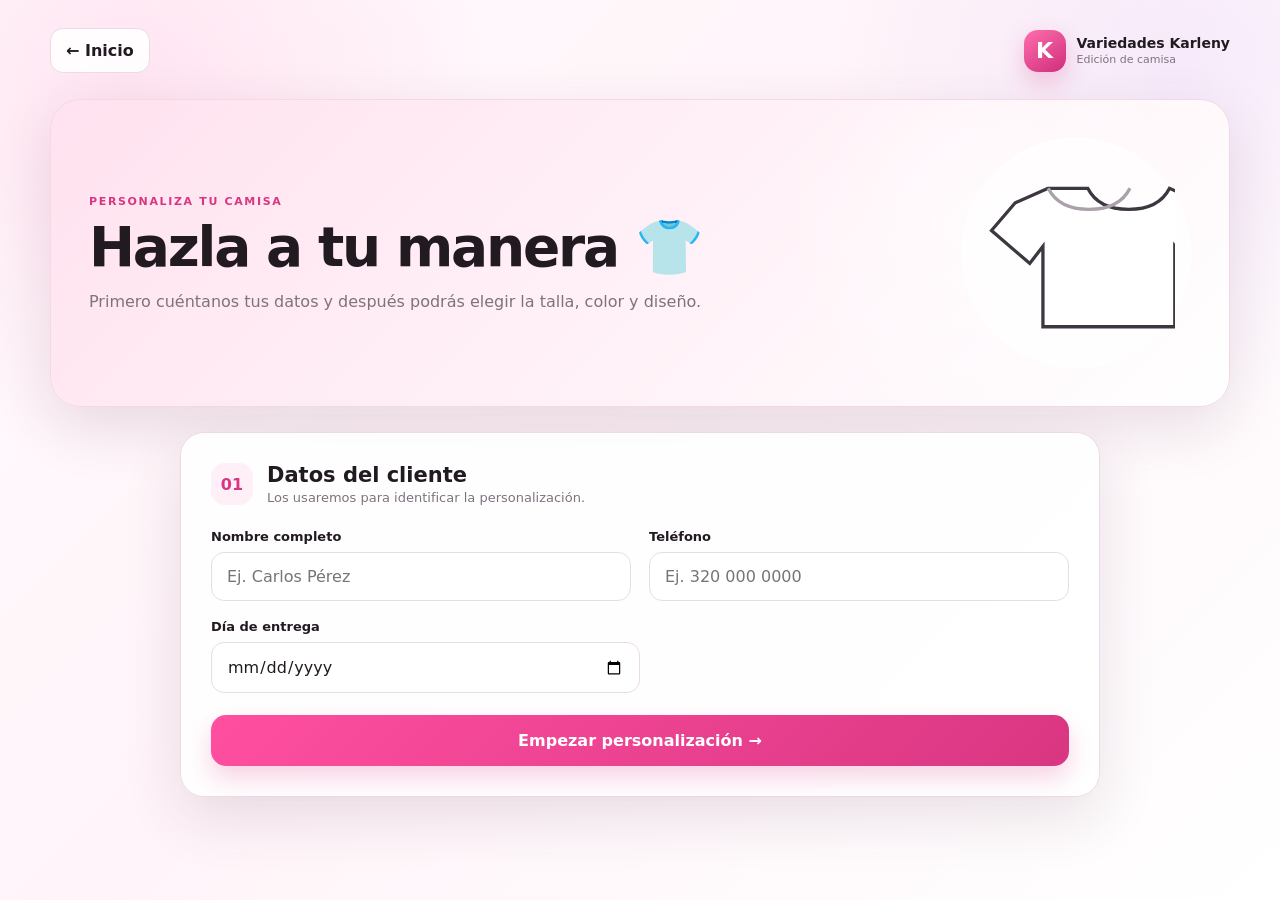
==== commit e2e2e7ee: "Update stylesheet and script references in camisas.html" ====
--- a/camisas.html
+++ b/camisas.html
@@ -5,7 +5,7 @@
   <meta name="viewport" content="width=device-width, initial-scale=1.0">
   <meta name="theme-color" content="#ff4fa0">
   <title>Edición de Camisa | Variedades Karleny</title>
-  <link rel="stylesheet" href="style.css">
+  <link rel="stylesheet" href="camisas.css">
 </head>
 <body>
 
@@ -277,6 +277,6 @@
   </main>
 
   <div id="toast" class="toast"></div>
-  <script src="script.js"></script>
+  <script src="camisas.js"></script>
 </body>
 </html>
--- a/camisas.css
+++ b/camisas.css
@@ -0,0 +1,493 @@
+:root{
+  --rosa:#ff4fa0;
+  --rosa-oscuro:#d93682;
+  --rosa-claro:#fff0f7;
+  --fondo:#fff8fc;
+  --texto:#211a21;
+  --muted:#7d737d;
+  --borde:#eadce6;
+  --blanco:#ffffff;
+  --sombra:0 20px 60px rgba(73,28,55,.12);
+  --radio:24px;
+}
+
+*{box-sizing:border-box}
+html{scroll-behavior:smooth}
+body{
+  margin:0;
+  min-height:100vh;
+  font-family:Inter,system-ui,-apple-system,BlinkMacSystemFont,"Segoe UI",sans-serif;
+  color:var(--texto);
+  background:
+    radial-gradient(circle at 10% 10%,rgba(255,79,160,.12),transparent 26%),
+    radial-gradient(circle at 92% 8%,rgba(143,93,255,.08),transparent 24%),
+    linear-gradient(135deg,#fffafd,#fff4f9 45%,#ffffff);
+}
+
+button,input{font:inherit}
+button{cursor:pointer}
+.app-shell{width:100%;min-height:100vh}
+.pantalla{display:none;min-height:100vh;padding:28px}
+.pantalla.activa{display:block}
+.topbar{
+  width:min(1180px,100%);
+  margin:0 auto 26px;
+  display:flex;
+  align-items:center;
+  justify-content:space-between;
+  gap:15px;
+}
+.brand-mini{
+  display:flex;
+  align-items:center;
+  gap:11px;
+}
+.brand-logo{
+  width:42px;height:42px;border-radius:14px;
+  display:grid;place-items:center;
+  color:white;font-weight:900;font-size:22px;
+  background:linear-gradient(145deg,#ff6eae,#cf2e7a);
+  box-shadow:0 10px 25px rgba(217,54,130,.25);
+}
+.brand-mini strong,.brand-mini span{display:block}
+.brand-mini strong{font-size:14px}
+.brand-mini span{font-size:11px;color:var(--muted);margin-top:2px}
+
+.btn-principal,.btn-secundario,.btn-danger-soft,.lado-btn,.talla{
+  border:0;
+  transition:.2s ease;
+}
+.btn-principal{
+  background:linear-gradient(135deg,var(--rosa),var(--rosa-oscuro));
+  color:#fff;
+  font-weight:800;
+  border-radius:15px;
+  padding:14px 20px;
+  box-shadow:0 12px 25px rgba(217,54,130,.22);
+}
+.btn-principal:hover{transform:translateY(-2px);box-shadow:0 16px 30px rgba(217,54,130,.28)}
+.btn-principal:disabled{opacity:.45;cursor:not-allowed;transform:none;box-shadow:none}
+.btn-secundario{
+  background:rgba(255,255,255,.9);
+  color:var(--texto);
+  border:1px solid var(--borde);
+  padding:12px 15px;
+  border-radius:13px;
+  font-weight:750;
+}
+.btn-secundario:hover{border-color:#e8aac8;background:#fff}
+.btn-danger-soft{
+  width:100%;
+  padding:10px;
+  border-radius:12px;
+  color:#b4235c;
+  background:#fff0f5;
+  border:1px solid #ffd0e2;
+  margin-top:9px;
+}
+.btn-danger-soft:hover{background:#ffe7f0}
+.btn-grande{width:100%;padding:16px 22px;font-size:16px}
+.ancho{width:100%}
+
+.hero-edicion{
+  width:min(1180px,100%);
+  margin:0 auto 25px;
+  border-radius:30px;
+  padding:38px;
+  display:flex;
+  align-items:center;
+  justify-content:space-between;
+  gap:30px;
+  overflow:hidden;
+  background:
+    radial-gradient(circle at 80% 40%,rgba(255,255,255,.55),transparent 22%),
+    linear-gradient(135deg,#ffe2ef,#fff);
+  border:1px solid #f4d8e5;
+  box-shadow:var(--sombra);
+}
+.hero-copy{max-width:650px}
+.etiqueta{
+  display:inline-flex;
+  align-items:center;
+  gap:6px;
+  color:var(--rosa-oscuro);
+  font-size:11px;
+  font-weight:900;
+  letter-spacing:.15em;
+}
+.hero-copy h1,.centrado h1,.resumen-page h1{
+  font-size:clamp(32px,5vw,55px);
+  line-height:1.02;
+  margin:10px 0 14px;
+  letter-spacing:-.04em;
+}
+.hero-copy p,.subtitulo{
+  color:var(--muted);
+  line-height:1.65;
+  max-width:640px;
+  margin:0;
+}
+.hero-shirt{
+  width:230px;height:230px;flex:0 0 230px;
+  display:grid;place-items:center;
+  border-radius:50%;
+  background:rgba(255,255,255,.72);
+  box-shadow:inset 0 0 0 1px rgba(255,255,255,.8);
+}
+.hero-shirt svg{width:86%;height:86%}
+.camisa-svg{fill:#fff;stroke:#3d3740;stroke-width:5}
+.cuello-svg{fill:none;stroke:#aaa1aa;stroke-width:5}
+
+.card-form,.centrado,.resumen-page{
+  width:min(920px,100%);
+  margin:0 auto;
+}
+.card-form{
+  background:rgba(255,255,255,.92);
+  border:1px solid var(--borde);
+  border-radius:var(--radio);
+  padding:30px;
+  box-shadow:var(--sombra);
+}
+.section-title{
+  display:flex;align-items:center;gap:14px;margin-bottom:24px;
+}
+.section-title>span{
+  width:42px;height:42px;border-radius:14px;display:grid;place-items:center;
+  background:var(--rosa-claro);color:var(--rosa-oscuro);font-weight:900;
+}
+.section-title h2{margin:0 0 3px;font-size:21px}
+.section-title p{margin:0;color:var(--muted);font-size:13px}
+.form-grid{display:grid;grid-template-columns:1fr 1fr;gap:18px;margin-bottom:22px}
+label>span,label .rango>div span{display:block;font-size:13px;font-weight:800;margin-bottom:8px}
+input[type="text"],input[type="tel"],input[type="date"]{
+  width:100%;
+  border:1px solid var(--borde);
+  background:#fff;
+  border-radius:13px;
+  padding:14px 15px;
+  outline:none;
+  color:var(--texto);
+}
+input:focus{border-color:#ea88b6;box-shadow:0 0 0 4px rgba(255,79,160,.09)}
+.campo-ancho{grid-column:1/-1;max-width:50%}
+
+.centrado{
+  text-align:center;
+  padding-top:35px;
+}
+.centrado .subtitulo{margin:0 auto 28px}
+.progreso{
+  display:flex;align-items:center;justify-content:center;
+  gap:9px;
+}
+.progreso span{
+  width:30px;height:30px;border-radius:50%;
+  display:grid;place-items:center;
+  font-size:12px;font-weight:900;
+  background:#eee6eb;color:#968b95;
+}
+.progreso span.activo{background:var(--rosa);color:#fff}
+.progreso i{width:45px;height:2px;background:#eadfe5}
+.tallas-grid{
+  display:grid;
+  grid-template-columns:repeat(3,1fr);
+  gap:14px;
+  max-width:650px;
+  margin:0 auto 24px;
+}
+.talla{
+  min-height:90px;
+  background:#fff;
+  border:2px solid var(--borde);
+  border-radius:18px;
+  font-size:24px;
+  font-weight:900;
+  color:var(--texto);
+}
+.talla:hover{transform:translateY(-2px);border-color:#f09ac0}
+.talla.seleccionada{
+  border-color:var(--rosa);
+  background:linear-gradient(145deg,#fff0f7,#fff);
+  color:var(--rosa-oscuro);
+  box-shadow:0 10px 24px rgba(217,54,130,.14);
+}
+.resumen-datos{
+  max-width:650px;margin:0 auto 18px;
+  padding:13px 15px;border:1px solid var(--borde);
+  border-radius:14px;background:#fff;
+  color:var(--muted);font-size:13px;
+}
+
+.pantalla-editor{padding-bottom:18px}
+.editor-topbar{margin-bottom:16px}
+.editor-title{text-align:center}
+.editor-title strong,.editor-title span{display:block}
+.editor-title strong{font-size:15px}
+.editor-title span{font-size:11px;color:var(--muted);margin-top:3px}
+.editor-layout{
+  width:min(1320px,100%);
+  margin:0 auto;
+  display:grid;
+  grid-template-columns:320px 1fr;
+  gap:18px;
+}
+.panel-control{
+  background:rgba(255,255,255,.93);
+  border:1px solid var(--borde);
+  border-radius:22px;
+  padding:18px;
+  box-shadow:var(--sombra);
+}
+.control-section{
+  padding:0 0 18px;
+  margin-bottom:18px;
+  border-bottom:1px solid #f0e7ed;
+}
+.control-section:last-of-type{border-bottom:0;margin-bottom:0}
+.control-kicker{
+  display:block;
+  color:#958995;
+  font-size:10px;
+  font-weight:900;
+  letter-spacing:.14em;
+  margin-bottom:10px;
+}
+.lado-switch{display:grid;grid-template-columns:1fr 1fr;gap:8px}
+.lado-btn{
+  padding:11px;border-radius:12px;
+  color:var(--texto);background:#f7f2f5;font-weight:850;
+}
+.lado-btn.activo{background:var(--texto);color:#fff}
+.paleta{display:flex;flex-wrap:wrap;gap:9px}
+.color-btn{
+  width:30px;height:30px;border-radius:50%;
+  border:2px solid #fff;
+  background:var(--color);
+  box-shadow:0 0 0 1px #d8ccd4;
+}
+.color-btn:hover{transform:scale(1.08)}
+.color-btn.activo{box-shadow:0 0 0 2px var(--rosa)}
+.upload-box{
+  display:flex;flex-direction:column;align-items:center;justify-content:center;
+  min-height:135px;
+  text-align:center;
+  border:2px dashed #e6bbcf;
+  border-radius:17px;
+  background:#fff8fc;
+  padding:15px;
+  cursor:pointer;
+}
+.upload-box input{display:none}
+.upload-icon{
+  width:38px;height:38px;border-radius:12px;
+  display:grid;place-items:center;
+  color:#fff;font-size:25px;
+  background:linear-gradient(145deg,#ff6eae,#cf2e7a);
+  margin-bottom:9px;
+}
+.upload-box strong{font-size:13px}
+.upload-box small{color:var(--muted);margin-top:4px}
+.ajustes{padding-bottom:13px}
+.rango{display:block;margin-bottom:15px}
+.rango>div{display:flex;justify-content:space-between;align-items:center}
+.rango>div span{margin:0;color:#5d535d}
+.rango b{font-size:12px;color:var(--rosa-oscuro)}
+input[type="range"]{width:100%;accent-color:var(--rosa)}
+.rango input[type="range"]{min-width:0}
+.mini-ayuda{
+  margin-top:16px;padding:13px;border-radius:15px;
+  background:#fff5fa;border:1px solid #f8d8e6;
+}
+.mini-ayuda strong{font-size:12px;color:var(--rosa-oscuro)}
+.mini-ayuda p{font-size:11px;color:var(--muted);line-height:1.5;margin:5px 0 0}
+.zona-canvas{
+  min-width:0;
+  background:rgba(255,255,255,.93);
+  border:1px solid var(--borde);
+  border-radius:22px;
+  padding:20px;
+  box-shadow:var(--sombra);
+}
+.canvas-header{
+  display:flex;align-items:end;justify-content:space-between;gap:15px;
+  margin-bottom:15px;
+}
+.canvas-header h2{margin:5px 0 0;font-size:22px}
+.estado-pill{
+  padding:8px 11px;border-radius:999px;
+  background:#f4eff2;color:#827682;
+  font-size:11px;font-weight:850;
+}
+.estado-pill.ok{background:#eaf8ef;color:#237645}
+.camisa-workspace{
+  position:relative;
+  width:min(700px,100%);
+  aspect-ratio:1/1;
+  margin:0 auto;
+  display:grid;
+  place-items:center;
+  overflow:hidden;
+  border-radius:24px;
+  background:
+    linear-gradient(45deg,#f6f2f5 25%,transparent 25%) 0 0/32px 32px,
+    linear-gradient(-45deg,#f6f2f5 25%,transparent 25%) 0 0/32px 32px,
+    linear-gradient(45deg,transparent 75%,#f6f2f5 75%) 0 0/32px 32px,
+    linear-gradient(-45deg,transparent 75%,#f6f2f5 75%) 0 0/32px 32px,
+    #fff;
+  border:1px solid #ebe2e8;
+}
+.camisa-svg-grande{width:92%;height:92%;position:relative;z-index:2}
+.camisa-cuerpo{fill:#fff;stroke:#39343a;stroke-width:5;stroke-linejoin:round}
+.cuello-linea{fill:none;stroke:#aaa0aa;stroke-width:5}
+.costura{fill:none;stroke:rgba(90,80,90,.22);stroke-width:2;stroke-dasharray:8 8}
+.zona-diseno{position:absolute;inset:22% 24% 13% 24%;z-index:4;touch-action:none}
+.zona-diseno .imagen-diseno{max-height:none;object-fit:contain}
+.zona-diseno{overflow:visible}
+.imagen-diseno{
+  position:absolute;
+  left:50%;
+  top:50%;
+  width:45%;
+  height:auto;
+  max-width:none;
+  transform:translate(-50%,-50%);
+  user-select:none;
+  cursor:grab;
+  display:none;
+  filter:drop-shadow(0 4px 7px rgba(0,0,0,.12));
+}
+.imagen-diseno.visible{display:block}
+.imagen-diseno.arrastrando{cursor:grabbing}
+.marco-seleccion{
+  display:none;
+  position:absolute;
+  left:50%;top:50%;
+  width:45%;height:45%;
+  border:1.5px dashed var(--rosa);
+  transform:translate(-50%,-50%);
+  pointer-events:none;
+}
+.marco-seleccion.visible{display:block}
+.marco-seleccion span{
+  position:absolute;width:7px;height:7px;border-radius:2px;background:var(--rosa);
+}
+.marco-seleccion span:nth-child(1){left:-4px;top:-4px}
+.marco-seleccion span:nth-child(2){right:-4px;top:-4px}
+.marco-seleccion span:nth-child(3){left:-4px;bottom:-4px}
+.marco-seleccion span:nth-child(4){right:-4px;bottom:-4px}
+.sin-diseno{
+  position:absolute;z-index:5;top:49%;left:50%;
+  transform:translate(-50%,-50%);
+  text-align:center;pointer-events:none;
+  color:#afa3ad;
+}
+.sin-diseno span{font-size:28px;display:block;color:#c8b9c3}
+.sin-diseno strong,.sin-diseno small{display:block}
+.sin-diseno strong{font-size:12px}
+.sin-diseno small{font-size:10px;margin-top:3px}
+.canvas-footer{
+  display:flex;align-items:center;justify-content:space-between;
+  gap:12px;margin-top:14px;
+}
+.canvas-footer>span{font-size:11px;color:var(--muted)}
+
+.resumen-page{padding:25px 0 50px}
+.resumen-layout{
+  display:grid;grid-template-columns:1.2fr .8fr;
+  gap:18px;margin-top:25px;
+}
+.preview-final,.datos-finales,.confirmar-box{
+  background:rgba(255,255,255,.94);
+  border:1px solid var(--borde);
+  border-radius:22px;
+  box-shadow:var(--sombra);
+}
+.preview-final{padding:18px;display:grid;grid-template-columns:1fr 1fr;gap:14px}
+.preview-side>span{display:block;text-align:center;color:var(--muted);font-weight:800;font-size:12px;margin-bottom:8px}
+.mini-camisa{
+  position:relative;min-height:330px;aspect-ratio:1/1;border-radius:18px;
+  background:
+    linear-gradient(45deg,#f6f2f5 25%,transparent 25%) 0 0/24px 24px,
+    linear-gradient(-45deg,#f6f2f5 25%,transparent 25%) 0 0/24px 24px,
+    linear-gradient(45deg,transparent 75%,#f6f2f5 75%) 0 0/24px 24px,
+    linear-gradient(-45deg,transparent 75%,#f6f2f5 75%) 0 0/24px 24px,#fff;
+  border:1px solid #ece3e8;
+  overflow:hidden;
+}
+.mini-camisa svg{width:100%;height:100%;position:absolute;inset:0;z-index:1}
+.mini-camisa .mini-design-zone{position:absolute;inset:22% 24% 13% 24%;z-index:3;overflow:visible}
+.mini-camisa .mini-design-zone img{position:absolute;display:block;height:auto;max-width:none;object-fit:contain;transform:translate(-50%,-50%)}
+.mini-camisa img{position:absolute;left:50%;transform:translateX(-50%);width:30%;z-index:3}
+.datos-finales{padding:20px}
+.dato-fila{
+  display:flex;justify-content:space-between;gap:15px;
+  padding:13px 0;border-bottom:1px solid #f0e7ed;
+}
+.dato-fila:last-child{border-bottom:0}
+.dato-fila span{color:var(--muted);font-size:12px}
+.dato-fila strong{text-align:right;font-size:13px}
+.confirmar-box{
+  margin-top:18px;padding:19px;
+  display:flex;align-items:center;justify-content:space-between;gap:20px;
+}
+.confirmar-box strong,.confirmar-box span{display:block}
+.confirmar-box strong{font-size:15px}
+.confirmar-box span{font-size:11px;color:var(--muted);margin-top:4px}
+.confirmacion-exitosa{
+  margin-top:18px;
+  text-align:center;
+  background:#fff;
+  border:1px solid #d9efdf;
+  border-radius:22px;
+  padding:30px;
+  box-shadow:var(--sombra);
+}
+.check-grande{
+  width:55px;height:55px;border-radius:50%;
+  display:grid;place-items:center;margin:0 auto 10px;
+  background:#e9f8ee;color:#29804a;font-size:28px;font-weight:900;
+}
+.confirmacion-exitosa h2{margin:0}
+.confirmacion-exitosa p{color:var(--muted)}
+.codigo-demo{
+  width:max-content;max-width:100%;margin:15px auto;
+  background:#f6f1f4;border-radius:10px;padding:9px 12px;
+  font-size:12px;font-weight:900;
+}
+.oculto{display:none!important}
+
+.toast{
+  position:fixed;left:50%;bottom:22px;
+  transform:translate(-50%,20px);
+  opacity:0;pointer-events:none;
+  padding:12px 16px;border-radius:13px;
+  background:#221d22;color:#fff;font-size:12px;font-weight:750;
+  box-shadow:0 14px 30px rgba(0,0,0,.18);
+  transition:.25s ease;
+  z-index:50;
+}
+.toast.visible{opacity:1;transform:translate(-50%,0)}
+
+@media(max-width:980px){
+  .editor-layout{grid-template-columns:1fr}
+  .panel-control{order:2}
+  .zona-canvas{order:1}
+  .resumen-layout{grid-template-columns:1fr}
+}
+@media(max-width:700px){
+  .pantalla{padding:15px}
+  .hero-edicion{padding:25px 20px;flex-direction:column;align-items:flex-start}
+  .hero-shirt{width:180px;height:180px;flex-basis:auto;align-self:center}
+  .form-grid{grid-template-columns:1fr}
+  .campo-ancho{grid-column:auto;max-width:none}
+  .tallas-grid{grid-template-columns:repeat(2,1fr)}
+  .talla{min-height:74px}
+  .canvas-footer{flex-direction:column;align-items:stretch}
+  .canvas-footer .btn-principal{width:100%}
+  .preview-final{grid-template-columns:1fr}
+  .mini-camisa{min-height:260px}
+  .confirmar-box{flex-direction:column;align-items:stretch}
+  .topbar{gap:8px}
+  .brand-mini{display:none}
+}
